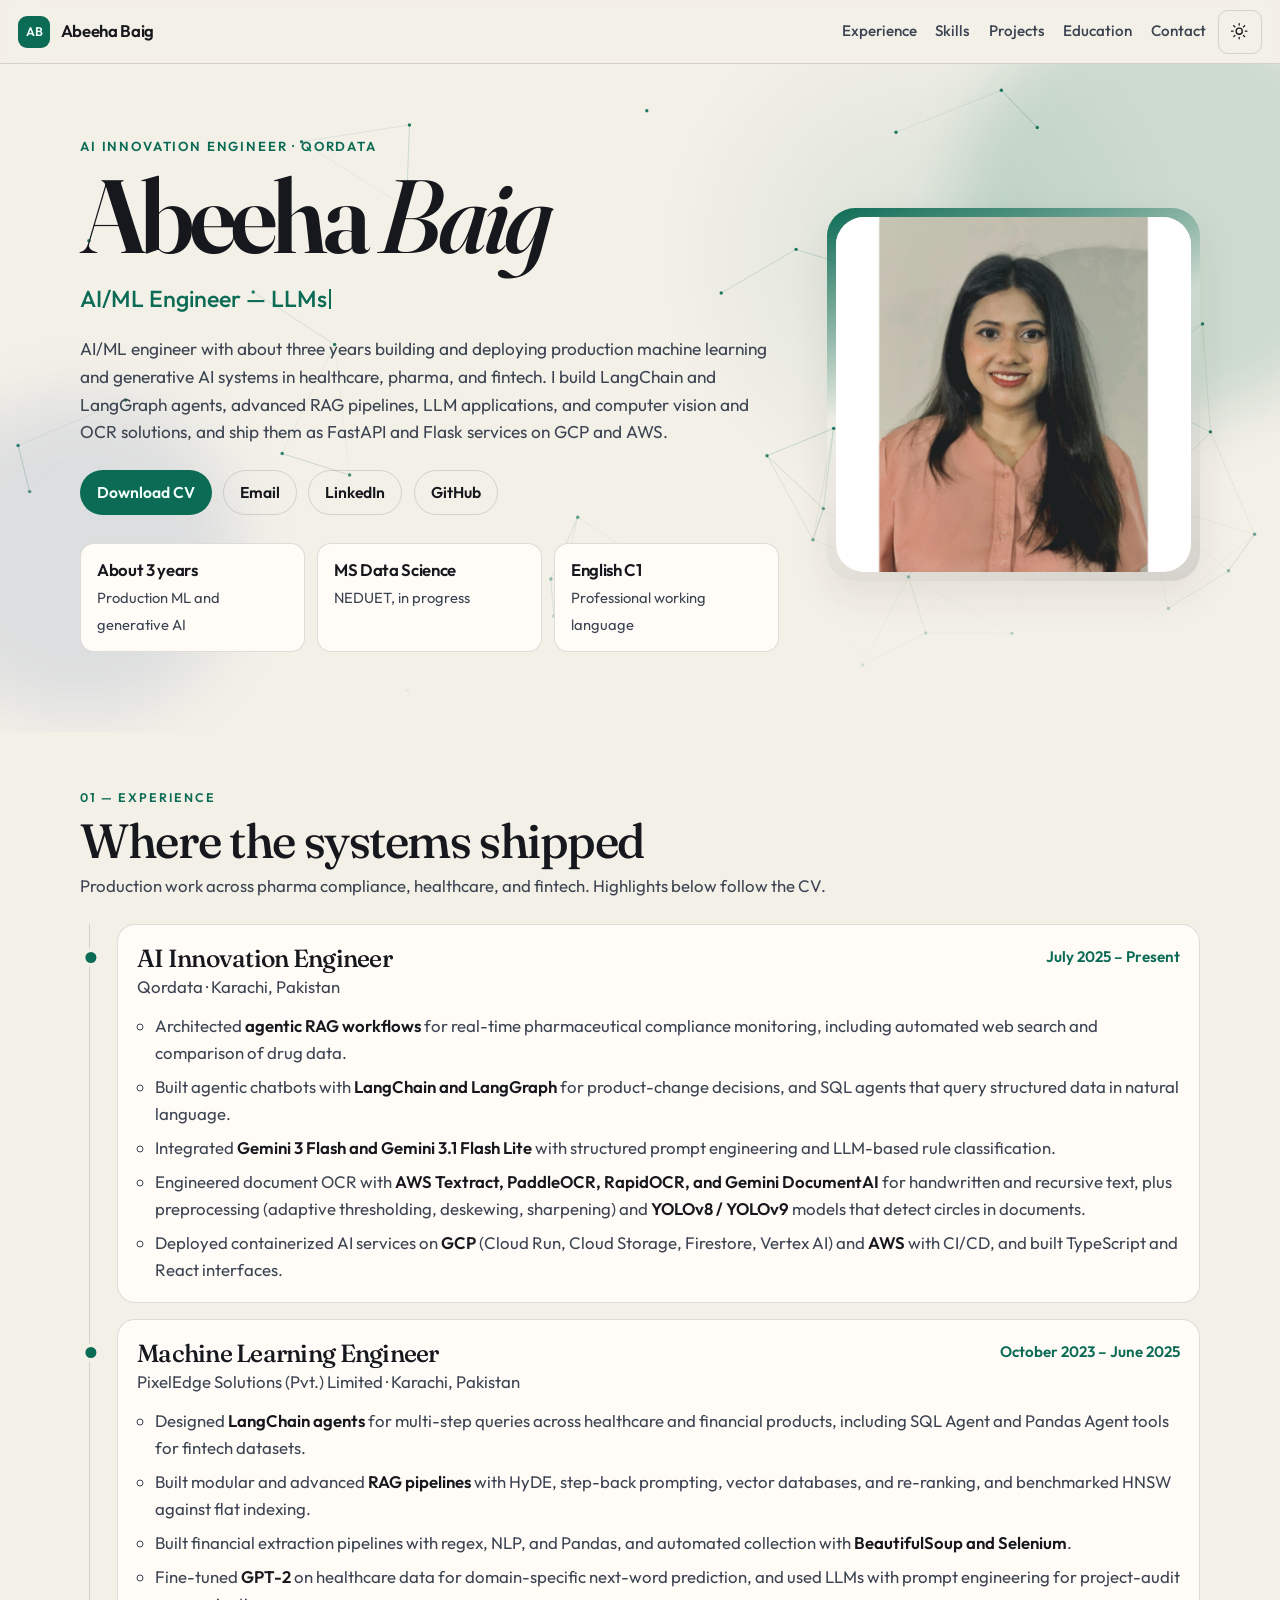
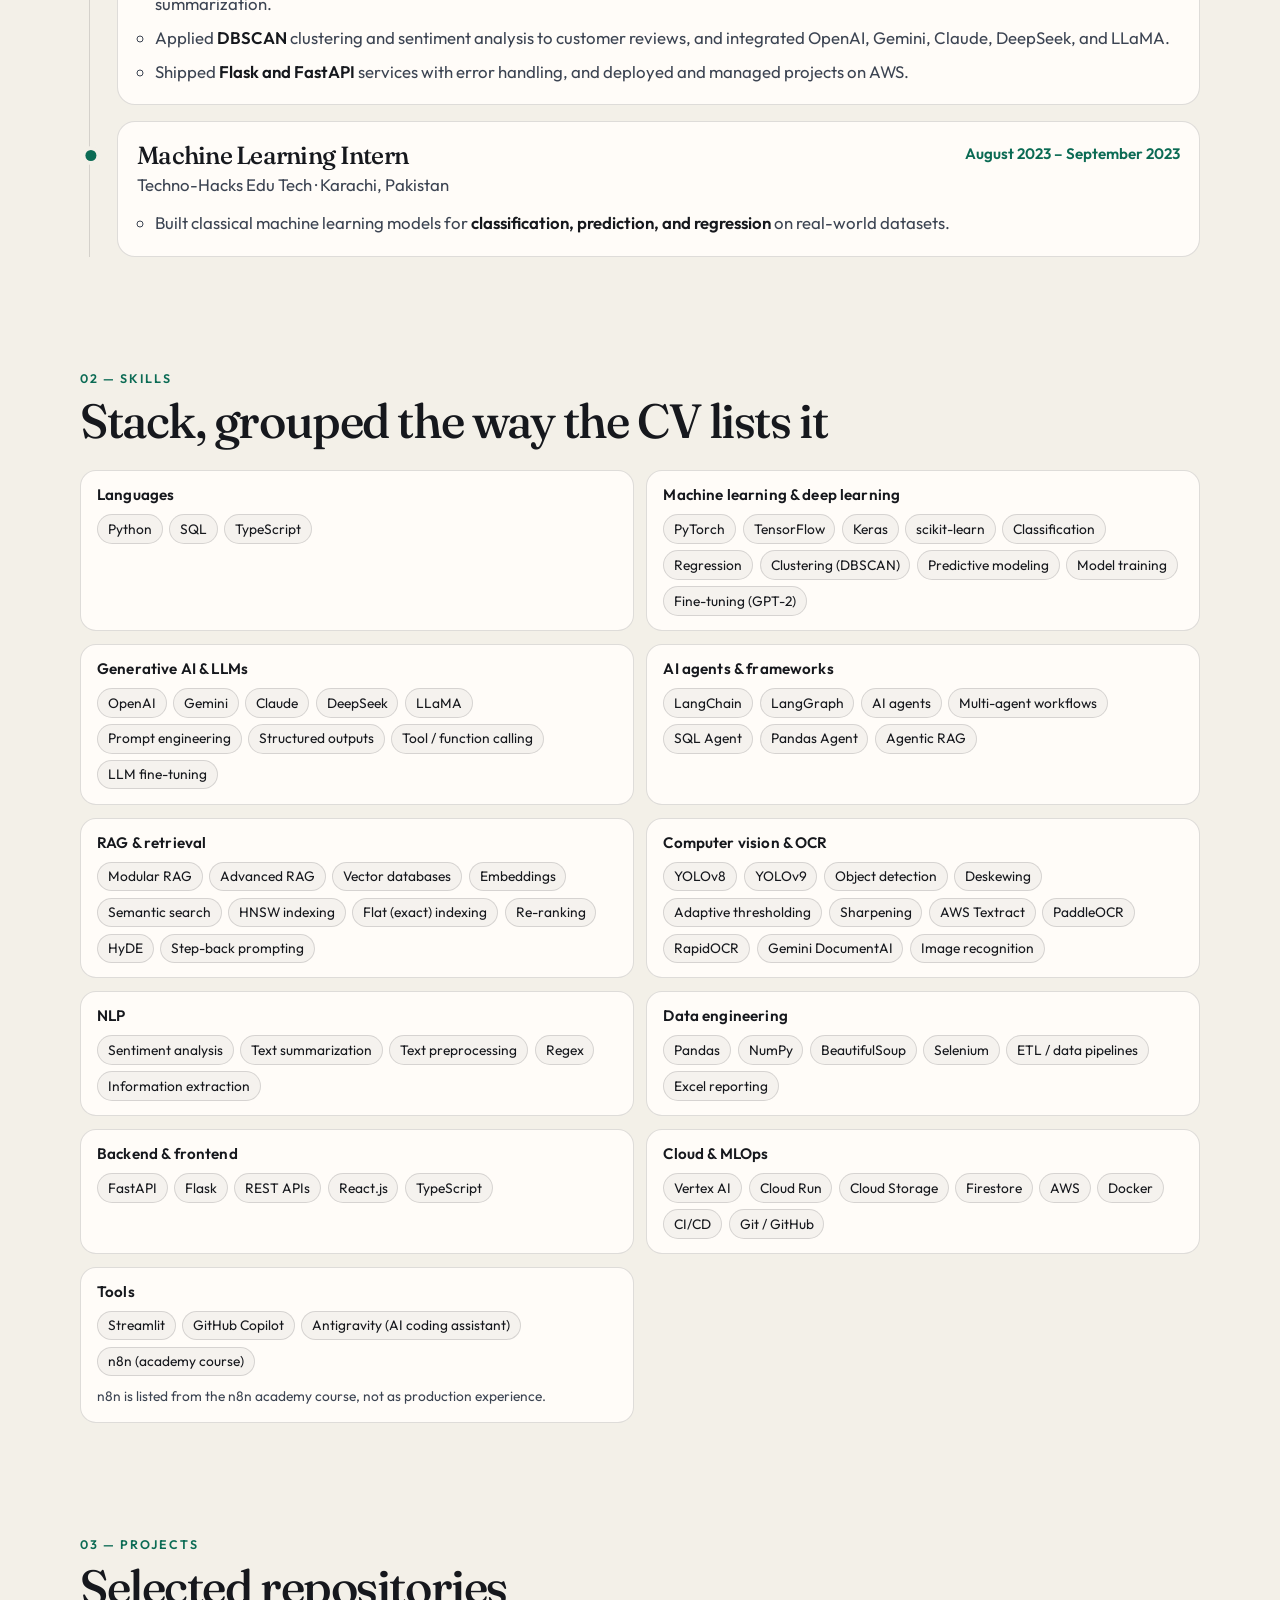
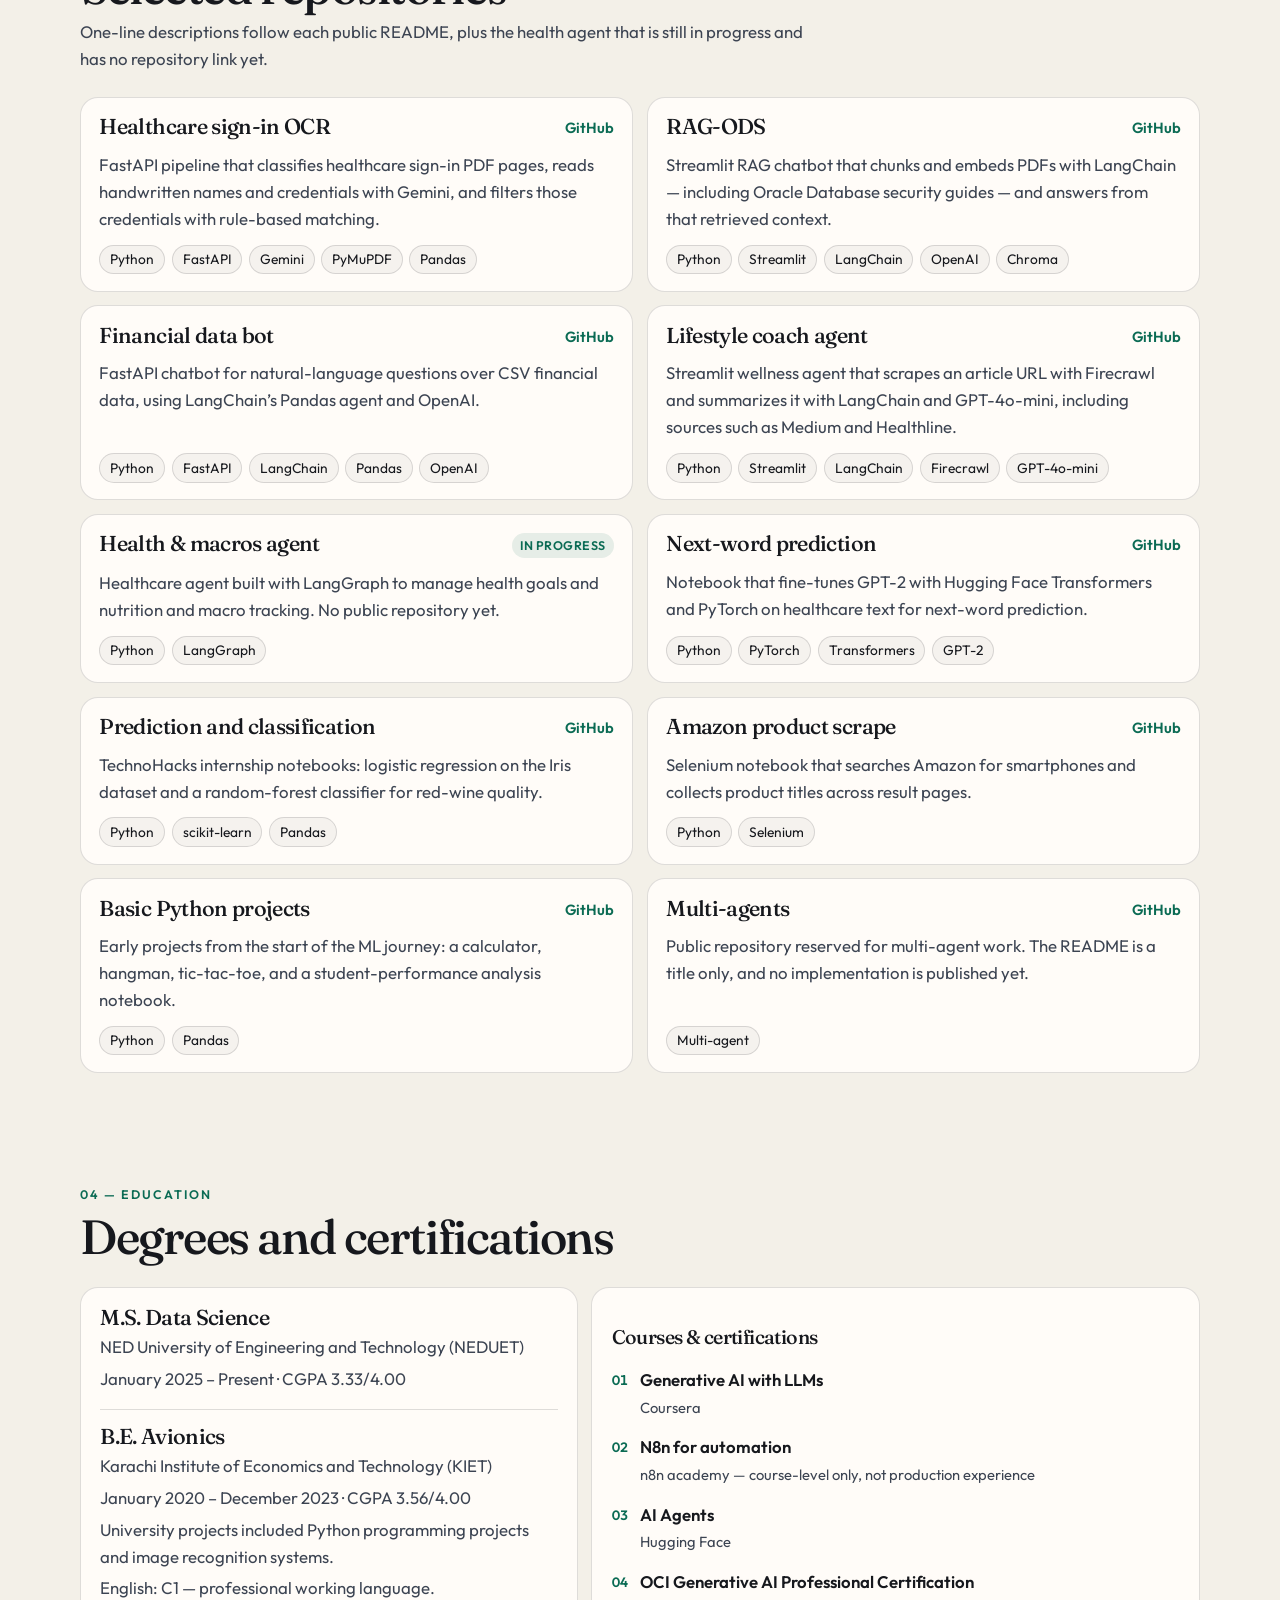
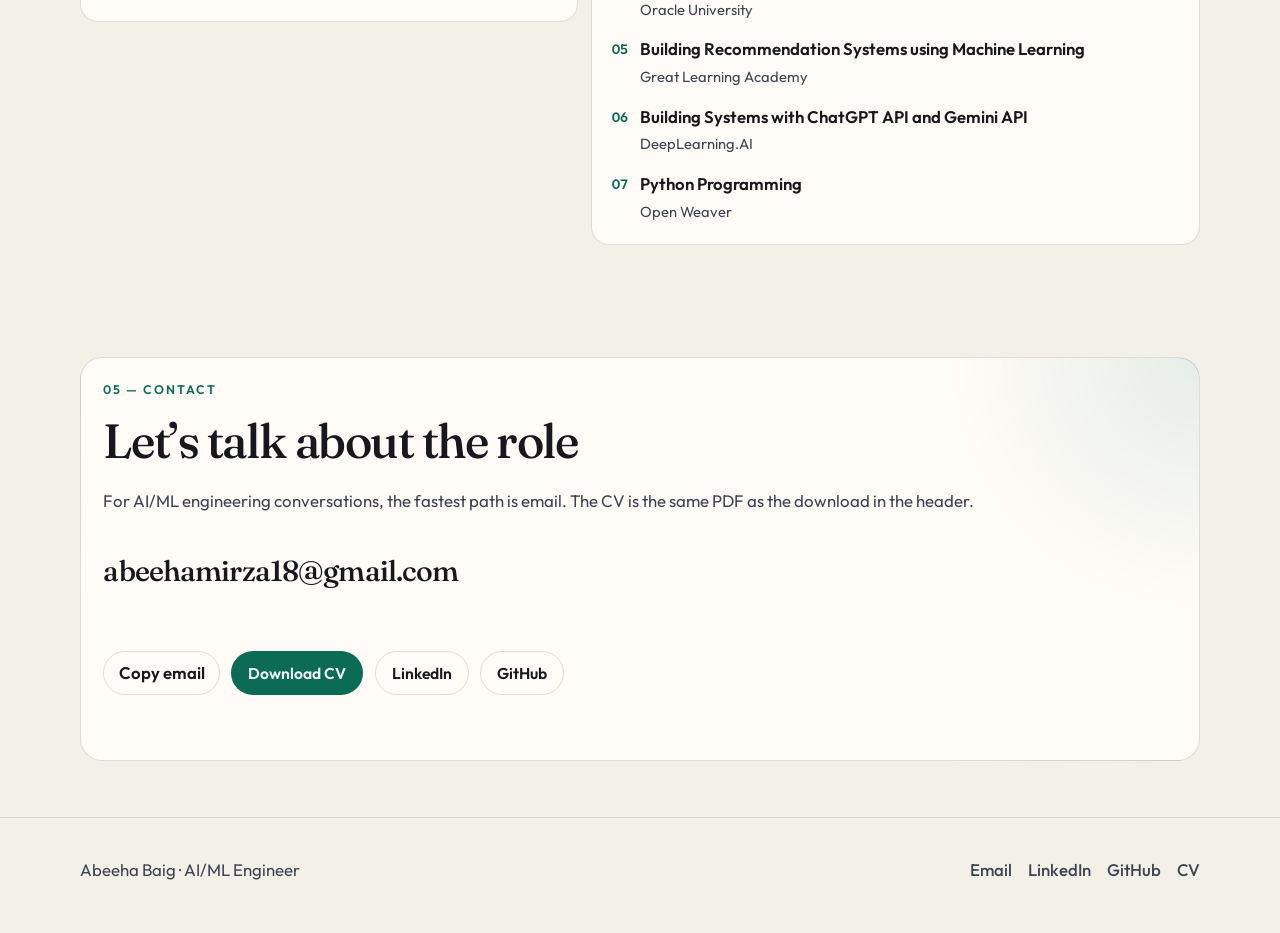
==== index.html @ f35342d8 "Rebuild the portfolio as a static recruiter site. Replace the Jekyll page with a responsive HTML sit" ====
<!DOCTYPE html>
<html lang="en" data-theme="dark">
<head>
  <meta charset="utf-8">
  <script>
    (function () {
      try {
        var stored = localStorage.getItem("theme");
        var theme = stored || (window.matchMedia("(prefers-color-scheme: light)").matches ? "light" : "dark");
        document.documentElement.setAttribute("data-theme", theme);
      } catch (err) {
        document.documentElement.setAttribute("data-theme", "dark");
      }
      document.documentElement.classList.add("js");
    })();
  </script>
  <meta name="viewport" content="width=device-width, initial-scale=1">
  <title>Abeeha Baig — AI/ML Engineer</title>
  <meta name="description" content="Abeeha Baig is an AI/ML engineer building generative AI systems, LLM applications, AI agents, RAG pipelines, and computer vision solutions.">
  <meta name="author" content="Abeeha Baig">
  <meta name="theme-color" content="#0b0e14">
  <link rel="canonical" href="https://abeeha-baig.github.io/">
  <link rel="icon" href="assets/favicon.svg" type="image/svg+xml">
  <meta property="og:type" content="website">
  <meta property="og:site_name" content="Abeeha Baig">
  <meta property="og:title" content="Abeeha Baig — AI/ML Engineer">
  <meta property="og:description" content="Generative AI, LLMs, AI agents, RAG, and computer vision. Production systems for healthcare, pharma, and fintech.">
  <meta property="og:url" content="https://abeeha-baig.github.io/">
  <meta property="og:image" content="https://abeeha-baig.github.io/assets/og.jpg">
  <meta property="og:image:width" content="1200">
  <meta property="og:image:height" content="630">
  <meta property="og:image:alt" content="Abeeha Baig, AI/ML Engineer">
  <meta name="twitter:card" content="summary_large_image">
  <meta name="twitter:title" content="Abeeha Baig — AI/ML Engineer">
  <meta name="twitter:description" content="Generative AI, LLMs, AI agents, RAG, and computer vision.">
  <meta name="twitter:image" content="https://abeeha-baig.github.io/assets/og.jpg">
  <link rel="preconnect" href="https://fonts.googleapis.com">
  <link rel="preconnect" href="https://fonts.gstatic.com" crossorigin>
  <link href="https://fonts.googleapis.com/css2?family=Fraunces:ital,opsz,wght@0,9..144,500;0,9..144,620;1,9..144,500&family=Outfit:wght@400;500;600&display=swap" rel="stylesheet">
  <link rel="stylesheet" href="css/styles.css">
  <script type="application/ld+json">
  {
    "@context": "https://schema.org",
    "@type": "Person",
    "name": "Abeeha Baig",
    "jobTitle": "AI/ML Engineer",
    "email": "mailto:abeehamirza18@gmail.com",
    "url": "https://abeeha-baig.github.io/",
    "image": "https://abeeha-baig.github.io/assets/profile.jpeg",
    "sameAs": [
      "https://www.linkedin.com/in/abeeha-baig-401a60240/",
      "https://github.com/abeeha-baig"
    ],
    "knowsAbout": [
      "Generative AI",
      "Large language models",
      "AI agents",
      "Retrieval-augmented generation",
      "Computer vision",
      "OCR"
    ],
    "alumniOf": [
      {
        "@type": "CollegeOrUniversity",
        "name": "NED University of Engineering and Technology"
      },
      {
        "@type": "CollegeOrUniversity",
        "name": "Karachi Institute of Economics and Technology"
      }
    ],
    "knowsLanguage": "en"
  }
  </script>
</head>
<body>
  <a class="skip" href="#content">Skip to content</a>
  <header class="site-header">
    <a class="brand" href="#top">
      <span class="mark" aria-hidden="true">AB</span>
      <span>Abeeha Baig</span>
    </a>
    <button class="nav-toggle" id="nav-toggle" type="button" aria-expanded="false" aria-controls="site-nav">
      <span class="nav-toggle-bars" aria-hidden="true"></span>
      <span class="visually-hidden">Open menu</span>
    </button>
    <nav id="site-nav" class="site-nav" aria-label="Primary">
      <a href="#experience">Experience</a>
      <a href="#skills">Skills</a>
      <a href="#projects">Projects</a>
      <a href="#education">Education</a>
      <a href="#contact">Contact</a>
    </nav>
    <button class="theme-toggle" id="theme-toggle" type="button" aria-label="Switch to light theme" aria-pressed="false">
      <svg class="icon-sun" viewBox="0 0 24 24" aria-hidden="true">
        <circle cx="12" cy="12" r="4"></circle>
        <path d="M12 2v2M12 20v2M4.9 4.9l1.4 1.4M17.7 17.7l1.4 1.4M2 12h2M20 12h2M4.9 19.1l1.4-1.4M17.7 6.3l1.4-1.4"></path>
      </svg>
      <svg class="icon-moon" viewBox="0 0 24 24" aria-hidden="true">
        <path d="M21 14.5A8.5 8.5 0 1 1 9.5 3 7 7 0 0 0 21 14.5z"></path>
      </svg>
    </button>
  </header>

  <main id="content">
    <section class="hero" id="top" aria-labelledby="hero-title">
      <canvas id="net" aria-hidden="true"></canvas>
      <div class="orb orb-a" aria-hidden="true"></div>
      <div class="orb orb-b" aria-hidden="true"></div>
      <div class="hero-spot" aria-hidden="true"></div>
      <div class="wrap hero-grid">
        <figure class="portrait">
          <img src="assets/profile.jpeg" width="800" height="800" alt="Portrait of Abeeha Baig" fetchpriority="high">
        </figure>
        <div class="hero-copy">
          <p class="eyebrow">AI Innovation Engineer · Qordata</p>
          <h1 id="hero-title"><span class="name-first">Abeeha</span> <span class="name-last">Baig</span></h1>
          <p class="role">
            <span class="visually-hidden sr-role">AI/ML Engineer — Generative AI, LLMs, AI Agents, RAG, Computer Vision</span>
            <span class="role-visual" aria-hidden="true">AI/ML Engineer — <span id="typed">Generative AI, LLMs, AI Agents, RAG, Computer Vision</span><span class="caret"></span></span>
          </p>
          <p class="pitch">AI/ML engineer with about three years building and deploying production machine learning and generative AI systems in healthcare, pharma, and fintech. I build LangChain and LangGraph agents, advanced RAG pipelines, LLM applications, and computer vision and OCR solutions, and ship them as FastAPI and Flask services on GCP and AWS.</p>
          <div class="cta-row">
            <a class="btn btn-primary" href="Abeeha_resume.pdf" download="Abeeha_resume.pdf">Download CV</a>
            <a class="btn btn-ghost" href="mailto:abeehamirza18@gmail.com">Email</a>
            <a class="btn btn-ghost" href="https://www.linkedin.com/in/abeeha-baig-401a60240/" rel="me noopener noreferrer" target="_blank">LinkedIn</a>
            <a class="btn btn-ghost" href="https://github.com/abeeha-baig" rel="me noopener noreferrer" target="_blank">GitHub</a>
          </div>
          <ul class="facts">
            <li><strong>About 3 years</strong><span>Production ML and generative AI</span></li>
            <li><strong>MS Data Science</strong><span>NEDUET, in progress</span></li>
            <li><strong>English C1</strong><span>Professional working language</span></li>
          </ul>
        </div>
      </div>
    </section>

    <section class="section" id="experience" aria-labelledby="experience-title">
      <div class="wrap">
        <div class="section-head reveal">
          <p class="kicker">01 — Experience</p>
          <h2 id="experience-title">Where the systems shipped</h2>
          <p class="lede">Production work across pharma compliance, healthcare, and fintech. Highlights below follow the CV.</p>
        </div>
        <ol class="timeline">
          <li class="job reveal">
            <div class="job-head">
              <div>
                <h3>AI Innovation Engineer</h3>
                <p class="org">Qordata · Karachi, Pakistan</p>
              </div>
              <p class="dates"><time datetime="2025-07">July 2025</time> – Present</p>
            </div>
            <ul>
              <li>Architected <strong>agentic RAG workflows</strong> for real-time pharmaceutical compliance monitoring, including automated web search and comparison of drug data.</li>
              <li>Built agentic chatbots with <strong>LangChain and LangGraph</strong> for product-change decisions, and SQL agents that query structured data in natural language.</li>
              <li>Integrated <strong>Gemini 3 Flash and Gemini 3.1 Flash Lite</strong> with structured prompt engineering and LLM-based rule classification.</li>
              <li>Engineered document OCR with <strong>AWS Textract, PaddleOCR, RapidOCR, and Gemini DocumentAI</strong> for handwritten and recursive text, plus preprocessing (adaptive thresholding, deskewing, sharpening) and <strong>YOLOv8 / YOLOv9</strong> models that detect circles in documents.</li>
              <li>Deployed containerized AI services on <strong>GCP</strong> (Cloud Run, Cloud Storage, Firestore, Vertex AI) and <strong>AWS</strong> with CI/CD, and built TypeScript and React interfaces.</li>
            </ul>
          </li>
          <li class="job reveal">
            <div class="job-head">
              <div>
                <h3>Machine Learning Engineer</h3>
                <p class="org">PixelEdge Solutions (Pvt.) Limited · Karachi, Pakistan</p>
              </div>
              <p class="dates"><time datetime="2023-10">October 2023</time> – <time datetime="2025-06">June 2025</time></p>
            </div>
            <ul>
              <li>Designed <strong>LangChain agents</strong> for multi-step queries across healthcare and financial products, including SQL Agent and Pandas Agent tools for fintech datasets.</li>
              <li>Built modular and advanced <strong>RAG pipelines</strong> with HyDE, step-back prompting, vector databases, and re-ranking, and benchmarked HNSW against flat indexing.</li>
              <li>Built financial extraction pipelines with regex, NLP, and Pandas, and automated collection with <strong>BeautifulSoup and Selenium</strong>.</li>
              <li>Fine-tuned <strong>GPT-2</strong> on healthcare data for domain-specific next-word prediction, and used LLMs with prompt engineering for project-audit summarization.</li>
              <li>Applied <strong>DBSCAN</strong> clustering and sentiment analysis to customer reviews, and integrated OpenAI, Gemini, Claude, DeepSeek, and LLaMA.</li>
              <li>Shipped <strong>Flask and FastAPI</strong> services with error handling, and deployed and managed projects on AWS.</li>
            </ul>
          </li>
          <li class="job reveal">
            <div class="job-head">
              <div>
                <h3>Machine Learning Intern</h3>
                <p class="org">Techno-Hacks Edu Tech · Karachi, Pakistan</p>
              </div>
              <p class="dates"><time datetime="2023-08">August 2023</time> – <time datetime="2023-09">September 2023</time></p>
            </div>
            <ul>
              <li>Built classical machine learning models for <strong>classification, prediction, and regression</strong> on real-world datasets.</li>
            </ul>
          </li>
        </ol>
      </div>
    </section>

    <section class="section" id="skills" aria-labelledby="skills-title">
      <div class="wrap">
        <div class="section-head reveal">
          <p class="kicker">02 — Skills</p>
          <h2 id="skills-title">Stack, grouped the way the CV lists it</h2>
        </div>
        <div class="skills">
          <article class="skill reveal">
            <h3>Languages</h3>
            <ul class="chips">
              <li>Python</li>
              <li>SQL</li>
              <li>TypeScript</li>
            </ul>
          </article>
          <article class="skill reveal">
            <h3>Machine learning &amp; deep learning</h3>
            <ul class="chips">
              <li>PyTorch</li>
              <li>TensorFlow</li>
              <li>Keras</li>
              <li>scikit-learn</li>
              <li>Classification</li>
              <li>Regression</li>
              <li>Clustering (DBSCAN)</li>
              <li>Predictive modeling</li>
              <li>Model training</li>
              <li>Fine-tuning (GPT-2)</li>
            </ul>
          </article>
          <article class="skill reveal">
            <h3>Generative AI &amp; LLMs</h3>
            <ul class="chips">
              <li>OpenAI</li>
              <li>Gemini</li>
              <li>Claude</li>
              <li>DeepSeek</li>
              <li>LLaMA</li>
              <li>Prompt engineering</li>
              <li>Structured outputs</li>
              <li>Tool / function calling</li>
              <li>LLM fine-tuning</li>
            </ul>
          </article>
          <article class="skill reveal">
            <h3>AI agents &amp; frameworks</h3>
            <ul class="chips">
              <li>LangChain</li>
              <li>LangGraph</li>
              <li>AI agents</li>
              <li>Multi-agent workflows</li>
              <li>SQL Agent</li>
              <li>Pandas Agent</li>
              <li>Agentic RAG</li>
            </ul>
          </article>
          <article class="skill reveal">
            <h3>RAG &amp; retrieval</h3>
            <ul class="chips">
              <li>Modular RAG</li>
              <li>Advanced RAG</li>
              <li>Vector databases</li>
              <li>Embeddings</li>
              <li>Semantic search</li>
              <li>HNSW indexing</li>
              <li>Flat (exact) indexing</li>
              <li>Re-ranking</li>
              <li>HyDE</li>
              <li>Step-back prompting</li>
            </ul>
          </article>
          <article class="skill reveal">
            <h3>Computer vision &amp; OCR</h3>
            <ul class="chips">
              <li>YOLOv8</li>
              <li>YOLOv9</li>
              <li>Object detection</li>
              <li>Deskewing</li>
              <li>Adaptive thresholding</li>
              <li>Sharpening</li>
              <li>AWS Textract</li>
              <li>PaddleOCR</li>
              <li>RapidOCR</li>
              <li>Gemini DocumentAI</li>
              <li>Image recognition</li>
            </ul>
          </article>
          <article class="skill reveal">
            <h3>NLP</h3>
            <ul class="chips">
              <li>Sentiment analysis</li>
              <li>Text summarization</li>
              <li>Text preprocessing</li>
              <li>Regex</li>
              <li>Information extraction</li>
            </ul>
          </article>
          <article class="skill reveal">
            <h3>Data engineering</h3>
            <ul class="chips">
              <li>Pandas</li>
              <li>NumPy</li>
              <li>BeautifulSoup</li>
              <li>Selenium</li>
              <li>ETL / data pipelines</li>
              <li>Excel reporting</li>
            </ul>
          </article>
          <article class="skill reveal">
            <h3>Backend &amp; frontend</h3>
            <ul class="chips">
              <li>FastAPI</li>
              <li>Flask</li>
              <li>REST APIs</li>
              <li>React.js</li>
              <li>TypeScript</li>
            </ul>
          </article>
          <article class="skill reveal">
            <h3>Cloud &amp; MLOps</h3>
            <ul class="chips">
              <li>Vertex AI</li>
              <li>Cloud Run</li>
              <li>Cloud Storage</li>
              <li>Firestore</li>
              <li>AWS</li>
              <li>Docker</li>
              <li>CI/CD</li>
              <li>Git / GitHub</li>
            </ul>
          </article>
          <article class="skill reveal">
            <h3>Tools</h3>
            <ul class="chips">
              <li>Streamlit</li>
              <li>GitHub Copilot</li>
              <li>Antigravity (AI coding assistant)</li>
              <li>n8n (academy course)</li>
            </ul>
            <p class="course-note">n8n is listed from the n8n academy course, not as production experience.</p>
          </article>
        </div>
      </div>
    </section>

    <section class="section" id="projects" aria-labelledby="projects-title">
      <div class="wrap">
        <div class="section-head reveal">
          <p class="kicker">03 — Projects</p>
          <h2 id="projects-title">Selected repositories</h2>
          <p class="lede">One-line descriptions follow each public README, plus the health agent that is still in progress and has no repository link yet.</p>
        </div>
        <div class="projects">
          <article class="project reveal">
            <div class="project-top">
              <h3>Healthcare sign-in OCR</h3>
              <a class="repo-link" href="https://github.com/abeeha-baig/ocr" target="_blank" rel="noopener noreferrer" aria-label="Healthcare sign-in OCR on GitHub (opens in a new tab)">GitHub</a>
            </div>
            <p>FastAPI pipeline that classifies healthcare sign-in PDF pages, reads handwritten names and credentials with Gemini, and filters those credentials with rule-based matching.</p>
            <ul class="chips">
              <li>Python</li>
              <li>FastAPI</li>
              <li>Gemini</li>
              <li>PyMuPDF</li>
              <li>Pandas</li>
            </ul>
          </article>

          <article class="project reveal">
            <div class="project-top">
              <h3>RAG-ODS</h3>
              <a class="repo-link" href="https://github.com/abeeha-baig/RAG-ODS" target="_blank" rel="noopener noreferrer" aria-label="RAG-ODS on GitHub (opens in a new tab)">GitHub</a>
            </div>
            <p>Streamlit RAG chatbot that chunks and embeds PDFs with LangChain — including Oracle Database security guides — and answers from that retrieved context.</p>
            <ul class="chips">
              <li>Python</li>
              <li>Streamlit</li>
              <li>LangChain</li>
              <li>OpenAI</li>
              <li>Chroma</li>
            </ul>
          </article>

          <article class="project reveal">
            <div class="project-top">
              <h3>Financial data bot</h3>
              <a class="repo-link" href="https://github.com/abeeha-baig/financial-chatbot" target="_blank" rel="noopener noreferrer" aria-label="Financial data bot on GitHub (opens in a new tab)">GitHub</a>
            </div>
            <p>FastAPI chatbot for natural-language questions over CSV financial data, using LangChain’s Pandas agent and OpenAI.</p>
            <ul class="chips">
              <li>Python</li>
              <li>FastAPI</li>
              <li>LangChain</li>
              <li>Pandas</li>
              <li>OpenAI</li>
            </ul>
          </article>

          <article class="project reveal">
            <div class="project-top">
              <h3>Lifestyle coach agent</h3>
              <a class="repo-link" href="https://github.com/abeeha-baig/Lifestyle-coach-agent" target="_blank" rel="noopener noreferrer" aria-label="Lifestyle coach agent on GitHub (opens in a new tab)">GitHub</a>
            </div>
            <p>Streamlit wellness agent that scrapes an article URL with Firecrawl and summarizes it with LangChain and GPT-4o-mini, including sources such as Medium and Healthline.</p>
            <ul class="chips">
              <li>Python</li>
              <li>Streamlit</li>
              <li>LangChain</li>
              <li>Firecrawl</li>
              <li>GPT-4o-mini</li>
            </ul>
          </article>

          <article class="project reveal">
            <div class="project-top">
              <h3>Health &amp; macros agent</h3>
              <span class="status">In progress</span>
            </div>
            <p>Healthcare agent built with LangGraph to manage health goals and nutrition and macro tracking. No public repository yet.</p>
            <ul class="chips">
              <li>Python</li>
              <li>LangGraph</li>
            </ul>
          </article>

          <article class="project reveal">
            <div class="project-top">
              <h3>Next-word prediction</h3>
              <a class="repo-link" href="https://github.com/abeeha-baig/Next-Word-Prediction" target="_blank" rel="noopener noreferrer" aria-label="Next-word prediction on GitHub (opens in a new tab)">GitHub</a>
            </div>
            <p>Notebook that fine-tunes GPT-2 with Hugging Face Transformers and PyTorch on healthcare text for next-word prediction.</p>
            <ul class="chips">
              <li>Python</li>
              <li>PyTorch</li>
              <li>Transformers</li>
              <li>GPT-2</li>
            </ul>
          </article>

          <article class="project reveal">
            <div class="project-top">
              <h3>Prediction and classification</h3>
              <a class="repo-link" href="https://github.com/abeeha-baig/Prediction-and-Classification" target="_blank" rel="noopener noreferrer" aria-label="Prediction and classification on GitHub (opens in a new tab)">GitHub</a>
            </div>
            <p>TechnoHacks internship notebooks: logistic regression on the Iris dataset and a random-forest classifier for red-wine quality.</p>
            <ul class="chips">
              <li>Python</li>
              <li>scikit-learn</li>
              <li>Pandas</li>
            </ul>
          </article>

          <article class="project reveal">
            <div class="project-top">
              <h3>Amazon product scrape</h3>
              <a class="repo-link" href="https://github.com/abeeha-baig/web-scraping" target="_blank" rel="noopener noreferrer" aria-label="Amazon product scrape on GitHub (opens in a new tab)">GitHub</a>
            </div>
            <p>Selenium notebook that searches Amazon for smartphones and collects product titles across result pages.</p>
            <ul class="chips">
              <li>Python</li>
              <li>Selenium</li>
            </ul>
          </article>

          <article class="project reveal">
            <div class="project-top">
              <h3>Basic Python projects</h3>
              <a class="repo-link" href="https://github.com/abeeha-baig/Basic-Python-projects" target="_blank" rel="noopener noreferrer" aria-label="Basic Python projects on GitHub (opens in a new tab)">GitHub</a>
            </div>
            <p>Early projects from the start of the ML journey: a calculator, hangman, tic-tac-toe, and a student-performance analysis notebook.</p>
            <ul class="chips">
              <li>Python</li>
              <li>Pandas</li>
            </ul>
          </article>

          <article class="project reveal">
            <div class="project-top">
              <h3>Multi-agents</h3>
              <a class="repo-link" href="https://github.com/abeeha-baig/multi-agents" target="_blank" rel="noopener noreferrer" aria-label="Multi-agents on GitHub (opens in a new tab)">GitHub</a>
            </div>
            <p>Public repository reserved for multi-agent work. The README is a title only, and no implementation is published yet.</p>
            <ul class="chips">
              <li>Multi-agent</li>
            </ul>
          </article>
        </div>
      </div>
    </section>

    <section class="section" id="education" aria-labelledby="education-title">
      <div class="wrap">
        <div class="section-head reveal">
          <p class="kicker">04 — Education</p>
          <h2 id="education-title">Degrees and certifications</h2>
        </div>
        <div class="split">
          <div class="panel reveal">
            <article class="degree">
              <h3>M.S. Data Science</h3>
              <p class="meta">NED University of Engineering and Technology (NEDUET)</p>
              <p class="meta"><time datetime="2025-01">January 2025</time> – Present · CGPA 3.33/4.00</p>
            </article>
            <article class="degree">
              <h3>B.E. Avionics</h3>
              <p class="meta">Karachi Institute of Economics and Technology (KIET)</p>
              <p class="meta"><time datetime="2020-01">January 2020</time> – <time datetime="2023-12">December 2023</time> · CGPA 3.56/4.00</p>
            </article>
            <p class="meta">University projects included Python programming projects and image recognition systems.</p>
            <p class="meta">English: C1 — professional working language.</p>
          </div>
          <div class="panel reveal">
            <h3>Courses &amp; certifications</h3>
            <ol class="certs">
              <li><span class="num">01</span><div><strong>Generative AI with LLMs</strong><span>Coursera</span></div></li>
              <li><span class="num">02</span><div><strong>N8n for automation</strong><span>n8n academy — course-level only, not production experience</span></div></li>
              <li><span class="num">03</span><div><strong>AI Agents</strong><span>Hugging Face</span></div></li>
              <li><span class="num">04</span><div><strong>OCI Generative AI Professional Certification</strong><span>Oracle University</span></div></li>
              <li><span class="num">05</span><div><strong>Building Recommendation Systems using Machine Learning</strong><span>Great Learning Academy</span></div></li>
              <li><span class="num">06</span><div><strong>Building Systems with ChatGPT API and Gemini API</strong><span>DeepLearning.AI</span></div></li>
              <li><span class="num">07</span><div><strong>Python Programming</strong><span>Open Weaver</span></div></li>
            </ol>
          </div>
        </div>
      </div>
    </section>

    <section class="section" id="contact" aria-labelledby="contact-title">
      <div class="wrap">
        <div class="contact-panel reveal">
          <p class="kicker">05 — Contact</p>
          <h2 id="contact-title">Let’s talk about the role</h2>
          <p class="lede">For AI/ML engineering conversations, the fastest path is email. The CV is the same PDF as the download in the header.</p>
          <p><a class="email-link" href="mailto:abeehamirza18@gmail.com">abeehamirza18@gmail.com</a></p>
          <div class="cta-row">
            <button class="copy-btn" id="copy-email" type="button">Copy email</button>
            <a class="btn btn-primary" href="Abeeha_resume.pdf" download="Abeeha_resume.pdf">Download CV</a>
            <a class="btn btn-ghost" href="https://www.linkedin.com/in/abeeha-baig-401a60240/" rel="me noopener noreferrer" target="_blank">LinkedIn</a>
            <a class="btn btn-ghost" href="https://github.com/abeeha-baig" rel="me noopener noreferrer" target="_blank">GitHub</a>
          </div>
          <p id="copy-status" role="status"></p>
        </div>
      </div>
    </section>
  </main>

  <footer class="site-footer">
    <div class="wrap footer-row">
      <p>Abeeha Baig · AI/ML Engineer</p>
      <nav aria-label="Footer">
        <a href="mailto:abeehamirza18@gmail.com">Email</a>
        <a href="https://www.linkedin.com/in/abeeha-baig-401a60240/" rel="me noopener noreferrer" target="_blank">LinkedIn</a>
        <a href="https://github.com/abeeha-baig" rel="me noopener noreferrer" target="_blank">GitHub</a>
        <a href="Abeeha_resume.pdf" download="Abeeha_resume.pdf">CV</a>
      </nav>
    </div>
  </footer>
  <script src="js/main.js" defer></script>
</body>
</html>
---- css/styles.css ----
/* Abeeha Baig — portfolio. Static, no framework. */

:root,
[data-theme="dark"] {
  --bg: #0b0e14;
  --bg-elev: rgba(12, 16, 24, 0.88);
  --surface: #141924;
  --surface-2: #1b2230;
  --text: #f4f6f8;
  --muted: #c5ceda;
  --accent: #6ee7c5;
  --accent-ink: #04241c;
  --accent-dim: rgba(110, 231, 197, 0.14);
  --line: rgba(244, 246, 248, 0.14);
  --shadow: 0 18px 50px rgba(0, 0, 0, 0.32);
  --chip: rgba(255, 255, 255, 0.045);
  --header: rgba(11, 14, 20, 0.82);
  --orb-a: rgba(110, 231, 197, 0.22);
  --orb-b: rgba(120, 162, 255, 0.16);
  color-scheme: dark;
}

[data-theme="light"] {
  --bg: #f3f0e8;
  --bg-elev: rgba(255, 252, 247, 0.9);
  --surface: #fffcf8;
  --surface-2: #efe8dc;
  --text: #16181d;
  --muted: #3c4452;
  --accent: #0b6b54;
  --accent-ink: #f3fffb;
  --accent-dim: rgba(11, 107, 84, 0.1);
  --line: rgba(22, 24, 29, 0.14);
  --shadow: 0 16px 40px rgba(48, 38, 22, 0.08);
  --chip: rgba(22, 24, 29, 0.045);
  --header: rgba(243, 240, 232, 0.88);
  --orb-a: rgba(11, 107, 84, 0.16);
  --orb-b: rgba(70, 96, 160, 0.12);
  color-scheme: light;
}

*,
*::before,
*::after {
  box-sizing: border-box;
}

html {
  scroll-behavior: smooth;
}

@media (prefers-reduced-motion: reduce) {
  html {
    scroll-behavior: auto;
  }
}

body {
  margin: 0;
  min-height: 100vh;
  font-family: "Outfit", "Segoe UI", sans-serif;
  font-size: 1.05rem;
  line-height: 1.6;
  color: var(--text);
  background: var(--bg);
  text-rendering: optimizeLegibility;
}

img {
  max-width: 100%;
  height: auto;
}

a {
  color: inherit;
  text-underline-offset: 0.18em;
}

a:hover {
  color: var(--accent);
}

:focus-visible {
  outline: 2px solid var(--accent);
  outline-offset: 3px;
}

.skip {
  position: absolute;
  left: 0.75rem;
  top: -3rem;
  z-index: 80;
  padding: 0.55rem 0.8rem;
  background: var(--accent);
  color: var(--accent-ink);
  border-radius: 8px;
  text-decoration: none;
}

.skip:focus {
  top: 0.75rem;
}

.visually-hidden {
  position: absolute !important;
  width: 1px;
  height: 1px;
  padding: 0;
  margin: -1px;
  overflow: hidden;
  clip: rect(0, 0, 0, 0);
  white-space: nowrap;
  border: 0;
}

.wrap {
  width: min(1120px, calc(100% - 2rem));
  margin-inline: auto;
}

.site-header {
  position: sticky;
  top: 0;
  z-index: 40;
  display: flex;
  align-items: center;
  gap: 0.75rem;
  min-height: 4rem;
  padding: 0.55rem 1.15rem;
  background: var(--header);
  border-bottom: 1px solid var(--line);
  backdrop-filter: blur(16px);
}

.brand {
  display: inline-flex;
  align-items: center;
  gap: 0.65rem;
  text-decoration: none;
  font-weight: 600;
  letter-spacing: -0.02em;
}

.brand:hover {
  color: inherit;
}

.mark {
  display: grid;
  place-items: center;
  width: 2rem;
  height: 2rem;
  border-radius: 9px;
  background: var(--accent);
  color: var(--accent-ink);
  font-size: 0.78rem;
  font-weight: 600;
  letter-spacing: 0.02em;
}

.site-nav {
  display: flex;
  align-items: center;
  gap: 1.15rem;
  margin-left: auto;
}

.site-nav a {
  text-decoration: none;
  color: var(--muted);
  font-size: 0.95rem;
  font-weight: 500;
}

.site-nav a:hover,
.site-nav a[aria-current="true"] {
  color: var(--text);
}

.site-nav a[aria-current="true"] {
  color: var(--accent);
}

.nav-toggle,
.theme-toggle,
.btn,
.copy-btn {
  font: inherit;
  cursor: pointer;
}

.nav-toggle {
  display: none;
  margin-left: auto;
  width: 2.75rem;
  height: 2.75rem;
  border-radius: 10px;
  border: 1px solid var(--line);
  background: transparent;
  color: var(--text);
  position: relative;
}

.nav-toggle-bars,
.nav-toggle-bars::before,
.nav-toggle-bars::after {
  display: block;
  width: 1rem;
  height: 1.5px;
  background: currentColor;
  border-radius: 2px;
  position: absolute;
  left: 0.8rem;
}

.nav-toggle-bars {
  top: 1.3rem;
}

.nav-toggle-bars::before,
.nav-toggle-bars::after {
  content: "";
  left: 0;
}

.nav-toggle-bars::before {
  top: -6px;
}

.nav-toggle-bars::after {
  top: 6px;
}

.theme-toggle {
  display: grid;
  place-items: center;
  width: 2.75rem;
  height: 2.75rem;
  border-radius: 10px;
  border: 1px solid var(--line);
  background: transparent;
  color: var(--text);
}

.theme-toggle svg {
  width: 1.15rem;
  height: 1.15rem;
  fill: none;
  stroke: currentColor;
  stroke-width: 1.7;
  stroke-linecap: round;
  stroke-linejoin: round;
}

[data-theme="dark"] .icon-sun,
[data-theme="light"] .icon-moon {
  display: none;
}

.hero {
  position: relative;
  isolation: isolate;
  overflow: hidden;
  padding: 3.2rem 0 4.2rem;
}

#net {
  position: absolute;
  inset: 0;
  width: 100%;
  height: 100%;
  z-index: 0;
  pointer-events: none;
  mask-image: linear-gradient(to bottom, #000 55%, transparent 96%);
}

.orb {
  position: absolute;
  z-index: 0;
  border-radius: 50%;
  filter: blur(30px);
  pointer-events: none;
  animation: drift 16s ease-in-out infinite alternate;
}

.orb-a {
  width: min(420px, 70vw);
  height: min(420px, 70vw);
  right: -6rem;
  top: -4rem;
  background: var(--orb-a);
}

.orb-b {
  width: min(320px, 60vw);
  height: min(320px, 60vw);
  left: -5rem;
  bottom: 1rem;
  background: var(--orb-b);
  animation-delay: -6s;
}

.hero-spot {
  position: absolute;
  inset: 0;
  z-index: 0;
  pointer-events: none;
  background: radial-gradient(
    440px circle at var(--mx, 72%) var(--my, 28%),
    var(--accent-dim),
    transparent 60%
  );
}

@keyframes drift {
  from {
    transform: translate3d(0, 0, 0);
  }
  to {
    transform: translate3d(18px, -22px, 0);
  }
}

.hero-grid,
.section,
.site-footer {
  position: relative;
  z-index: 1;
}

.hero-grid {
  display: grid;
  gap: 1.75rem;
  align-items: center;
}

.portrait {
  margin: 0;
  width: 104px;
  padding: 3px;
  border-radius: 999px;
  background: linear-gradient(160deg, var(--accent), transparent 42%, var(--line));
  box-shadow: var(--shadow);
}

.portrait img {
  display: block;
  width: 100%;
  aspect-ratio: 1;
  object-fit: cover;
  object-position: center 18%;
  border-radius: inherit;
  background: var(--surface-2);
}

.eyebrow {
  margin: 0 0 0.7rem;
  color: var(--accent);
  font-size: 0.82rem;
  font-weight: 600;
  letter-spacing: 0.14em;
  text-transform: uppercase;
}

h1,
h2,
h3 {
  font-family: "Fraunces", Georgia, "Times New Roman", serif;
  font-weight: 500;
  letter-spacing: -0.03em;
  line-height: 1.05;
}

h1 {
  margin: 0;
  font-size: clamp(3.3rem, 10vw, 6.5rem);
  font-weight: 620;
  letter-spacing: -0.045em;
  line-height: 0.92;
}

.name-last {
  font-style: italic;
  font-weight: 500;
}

.role {
  position: relative;
  margin: 1rem 0 0;
  min-height: 1.7em;
  font-size: clamp(1.15rem, 2.4vw, 1.45rem);
  font-weight: 500;
  color: var(--text);
}

.role-visual {
  color: var(--accent);
}

.caret {
  display: inline-block;
  width: 2px;
  height: 0.85em;
  margin-left: 2px;
  transform: translateY(2px);
  background: currentColor;
  animation: blink 1.05s steps(1) infinite;
}

@keyframes blink {
  50% {
    opacity: 0;
  }
}

.pitch {
  max-width: 65ch;
  margin: 1rem 0 0;
  color: var(--muted);
  font-size: 1.08rem;
}

.cta-row {
  display: flex;
  flex-wrap: wrap;
  gap: 0.7rem;
  margin-top: 1.5rem;
  align-items: center;
}

.btn {
  display: inline-flex;
  align-items: center;
  justify-content: center;
  min-height: 2.75rem;
  padding: 0.55rem 1rem;
  border-radius: 999px;
  border: 1px solid transparent;
  text-decoration: none;
  font-weight: 600;
  font-size: 0.98rem;
  transition: transform 0.2s ease, background 0.2s ease, border-color 0.2s ease;
}

.btn-primary {
  background: var(--accent);
  color: var(--accent-ink);
}

.btn-primary:hover {
  color: var(--accent-ink);
  transform: translateY(-2px);
}

.btn-ghost {
  border-color: var(--line);
  background: transparent;
  color: var(--text);
}

.btn-ghost:hover {
  border-color: var(--accent);
  color: var(--text);
  transform: translateY(-2px);
}

.facts {
  display: grid;
  grid-template-columns: 1fr;
  gap: 0.75rem;
  margin: 1.75rem 0 0;
  padding: 0;
  list-style: none;
}

.facts li {
  padding: 0.85rem 1rem;
  border: 1px solid var(--line);
  border-radius: 14px;
  background: var(--surface);
}

.facts strong {
  display: block;
  font-weight: 600;
  letter-spacing: -0.02em;
}

.facts span {
  color: var(--muted);
  font-size: 0.92rem;
}

.section {
  padding: 3.5rem 0;
}

.section-head {
  display: grid;
  gap: 0.45rem;
  margin-bottom: 1.5rem;
  max-width: 68ch;
}

.kicker {
  margin: 0;
  color: var(--accent);
  font-size: 0.78rem;
  font-weight: 600;
  letter-spacing: 0.16em;
  text-transform: uppercase;
}

h2 {
  margin: 0;
  font-size: clamp(2rem, 4vw, 3rem);
}

.lede {
  margin: 0;
  color: var(--muted);
}

.timeline {
  list-style: none;
  margin: 0;
  padding: 0;
  display: grid;
  gap: 1rem;
}

.job {
  position: relative;
  padding: 1.25rem 1.2rem 1.15rem;
  border: 1px solid var(--line);
  border-radius: 18px;
  background: var(--surface);
}

.job-head {
  display: flex;
  flex-wrap: wrap;
  justify-content: space-between;
  gap: 0.35rem 1rem;
  margin-bottom: 0.75rem;
}

.job h3 {
  margin: 0;
  font-size: 1.55rem;
}

.org {
  margin: 0.2rem 0 0;
  color: var(--muted);
}

.dates {
  margin: 0;
  color: var(--accent);
  font-weight: 600;
  font-size: 0.95rem;
}

.job ul {
  margin: 0;
  padding-left: 1.1rem;
  display: grid;
  gap: 0.45rem;
}

.job li {
  color: var(--muted);
}

.job li strong {
  color: var(--text);
  font-weight: 600;
}

.skills {
  display: grid;
  grid-template-columns: 1fr;
  gap: 0.8rem;
}

.skill {
  padding: 1rem 1rem 0.9rem;
  border: 1px solid var(--line);
  border-radius: 16px;
  background: var(--surface);
}

.skill h3 {
  margin: 0 0 0.7rem;
  font-family: "Outfit", "Segoe UI", sans-serif;
  font-size: 0.95rem;
  font-weight: 600;
  letter-spacing: 0.01em;
}

.chips {
  display: flex;
  flex-wrap: wrap;
  gap: 0.4rem;
  list-style: none;
  margin: 0;
  padding: 0;
}

.chips li {
  padding: 0.28rem 0.62rem;
  border-radius: 999px;
  border: 1px solid var(--line);
  background: var(--chip);
  font-size: 0.86rem;
  line-height: 1.35;
  color: var(--text);
  transition: border-color 0.2s ease, background 0.2s ease;
}

.chips li:hover {
  border-color: var(--accent);
  background: var(--accent-dim);
}

.course-note {
  margin: 0.55rem 0 0;
  color: var(--muted);
  font-size: 0.86rem;
}

.projects {
  display: grid;
  grid-template-columns: 1fr;
  gap: 0.85rem;
}

.project {
  display: flex;
  flex-direction: column;
  gap: 0.75rem;
  padding: 1.15rem 1.15rem 1.05rem;
  border: 1px solid var(--line);
  border-radius: 18px;
  background: var(--surface);
  min-height: 100%;
  transition: transform 0.22s ease, border-color 0.22s ease, box-shadow 0.22s ease;
}

.project:hover {
  transform: translateY(-4px);
  border-color: color-mix(in srgb, var(--accent) 65%, var(--line));
  box-shadow: var(--shadow);
}

.project-top {
  display: flex;
  justify-content: space-between;
  align-items: flex-start;
  gap: 0.8rem;
}

.project h3 {
  margin: 0;
  font-size: 1.35rem;
}

.repo-link {
  flex: 0 0 auto;
  color: var(--accent);
  font-weight: 600;
  font-size: 0.92rem;
  text-decoration: none;
  white-space: nowrap;
}

.repo-link:hover {
  text-decoration: underline;
}

.project p {
  margin: 0;
  color: var(--muted);
  flex: 1;
}

.status {
  align-self: flex-start;
  padding: 0.15rem 0.5rem;
  border-radius: 999px;
  background: var(--accent-dim);
  color: var(--accent);
  font-size: 0.78rem;
  font-weight: 600;
  letter-spacing: 0.04em;
  text-transform: uppercase;
}

.split {
  display: grid;
  gap: 0.85rem;
}

.panel {
  padding: 1.2rem;
  border: 1px solid var(--line);
  border-radius: 18px;
  background: var(--surface);
}

.degree {
  padding-bottom: 1rem;
  margin-bottom: 1rem;
  border-bottom: 1px solid var(--line);
}

.degree:last-of-type {
  border-bottom: 0;
  margin-bottom: 0;
  padding-bottom: 0;
}

.degree h3 {
  margin: 0;
  font-size: 1.35rem;
}

.meta {
  margin: 0.3rem 0 0;
  color: var(--muted);
}

.certs {
  list-style: none;
  margin: 0;
  padding: 0;
  display: grid;
  gap: 0.85rem;
}

.certs li {
  display: grid;
  grid-template-columns: auto 1fr;
  gap: 0.75rem;
  align-items: start;
}

.certs .num {
  color: var(--accent);
  font-variant-numeric: tabular-nums;
  font-weight: 600;
  font-size: 0.85rem;
  padding-top: 0.2rem;
}

.certs strong {
  display: block;
  font-weight: 600;
}

.certs span {
  color: var(--muted);
  font-size: 0.92rem;
}

.contact-panel {
  display: grid;
  gap: 1rem;
  padding: 1.4rem;
  border-radius: 22px;
  border: 1px solid var(--line);
  background:
    radial-gradient(500px circle at 100% 0%, var(--accent-dim), transparent 50%),
    var(--surface);
}

.contact-panel h2 {
  margin-bottom: 0.35rem;
}

.email-link {
  color: var(--text);
  font-size: clamp(1.25rem, 3vw, 1.8rem);
  font-family: "Fraunces", Georgia, serif;
  font-weight: 500;
  letter-spacing: -0.03em;
  text-decoration: none;
}

.email-link:hover {
  color: var(--accent);
}

.copy-btn {
  min-height: 2.75rem;
  padding: 0.45rem 0.9rem;
  border-radius: 999px;
  border: 1px solid var(--line);
  background: transparent;
  color: var(--text);
  font-weight: 600;
}

.copy-btn:hover {
  border-color: var(--accent);
}

#copy-status {
  min-height: 1.4em;
  margin: 0.35rem 0 0;
  color: var(--accent);
  font-size: 0.92rem;
}

.site-footer {
  padding: 1.4rem 0 2rem;
  border-top: 1px solid var(--line);
  color: var(--muted);
}

.footer-row {
  display: flex;
  flex-wrap: wrap;
  gap: 0.6rem 1.2rem;
  justify-content: space-between;
  align-items: center;
}

.footer-row nav {
  display: flex;
  flex-wrap: wrap;
  gap: 0.8rem 1rem;
}

.footer-row a {
  color: var(--muted);
  text-decoration: none;
  font-weight: 500;
}

.footer-row a:hover {
  color: var(--accent);
}

.js .reveal {
  opacity: 0;
  transform: translateY(16px);
}

.js .reveal.in {
  opacity: 1;
  transform: none;
  transition: opacity 0.6s ease, transform 0.6s ease;
}

@media (min-width: 700px) {
  .facts {
    grid-template-columns: repeat(3, 1fr);
  }

  .skills {
    grid-template-columns: 1fr 1fr;
  }

  .projects {
    grid-template-columns: 1fr 1fr;
  }

  .split {
    grid-template-columns: 0.9fr 1.1fr;
    align-items: start;
  }
}

@media (min-width: 960px) {
  .hero {
    padding: 4.5rem 0 5rem;
  }

  .hero-grid {
    grid-template-columns: minmax(0, 1.35fr) minmax(240px, 0.72fr);
    gap: 3rem;
  }

  .portrait {
    order: 2;
    width: 100%;
    margin: 0;
    padding: 0.55rem;
    border-radius: 28px;
  }

  .hero-copy {
    order: 1;
  }

  .timeline {
    margin-left: 0.55rem;
    padding-left: 1.7rem;
    border-left: 1px solid var(--line);
  }

  .job::before {
    content: "";
    position: absolute;
    width: 0.7rem;
    height: 0.7rem;
    left: -1.7rem;
    top: 1.7rem;
    border-radius: 50%;
    background: var(--accent);
    transform: translateX(-50%);
    box-shadow: 0 0 0 4px var(--bg);
  }
}

@media (max-width: 760px) {
  .nav-toggle {
    display: inline-flex;
    align-items: center;
  }

  .site-nav {
    display: none;
    position: absolute;
    top: 100%;
    left: 0;
    right: 0;
    flex-direction: column;
    align-items: stretch;
    gap: 0;
    margin: 0;
    padding: 0.4rem 0.8rem 0.8rem;
    background: var(--surface);
    border-bottom: 1px solid var(--line);
  }

  .site-nav.is-open {
    display: flex;
  }

  .site-nav a {
    padding: 0.75rem 0.5rem;
    border-radius: 8px;
  }

  .site-nav a:hover {
    background: var(--accent-dim);
  }
}

@media (prefers-reduced-motion: reduce) {
  .orb,
  .caret,
  .js .reveal,
  .btn,
  .project,
  .chips li {
    animation: none !important;
    transition: none !important;
  }

  .js .reveal {
    opacity: 1;
    transform: none;
  }

  .role-visual {
    display: none;
  }

  .sr-role {
    position: static !important;
    width: auto !important;
    height: auto !important;
    margin: 0 !important;
    overflow: visible !important;
    clip: auto !important;
    white-space: normal !important;
  }

  .project:hover,
  .btn-primary:hover,
  .btn-ghost:hover {
    transform: none;
  }

  .hero-spot {
    display: none;
  }
}

@media (forced-colors: active) {
  .btn-primary,
  .mark,
  .theme-toggle,
  .nav-toggle {
    border: 1px solid ButtonText;
  }
}

@media print {
  .site-header,
  #net,
  .orb,
  .hero-spot,
  .theme-toggle,
  .nav-toggle,
  .copy-btn {
    display: none !important;
  }

  body {
    background: #fff;
    color: #111;
  }

  .project,
  .job,
  .skill,
  .panel,
  .contact-panel,
  .facts li {
    break-inside: avoid;
    box-shadow: none;
  }

  a {
    text-decoration: underline;
  }
}
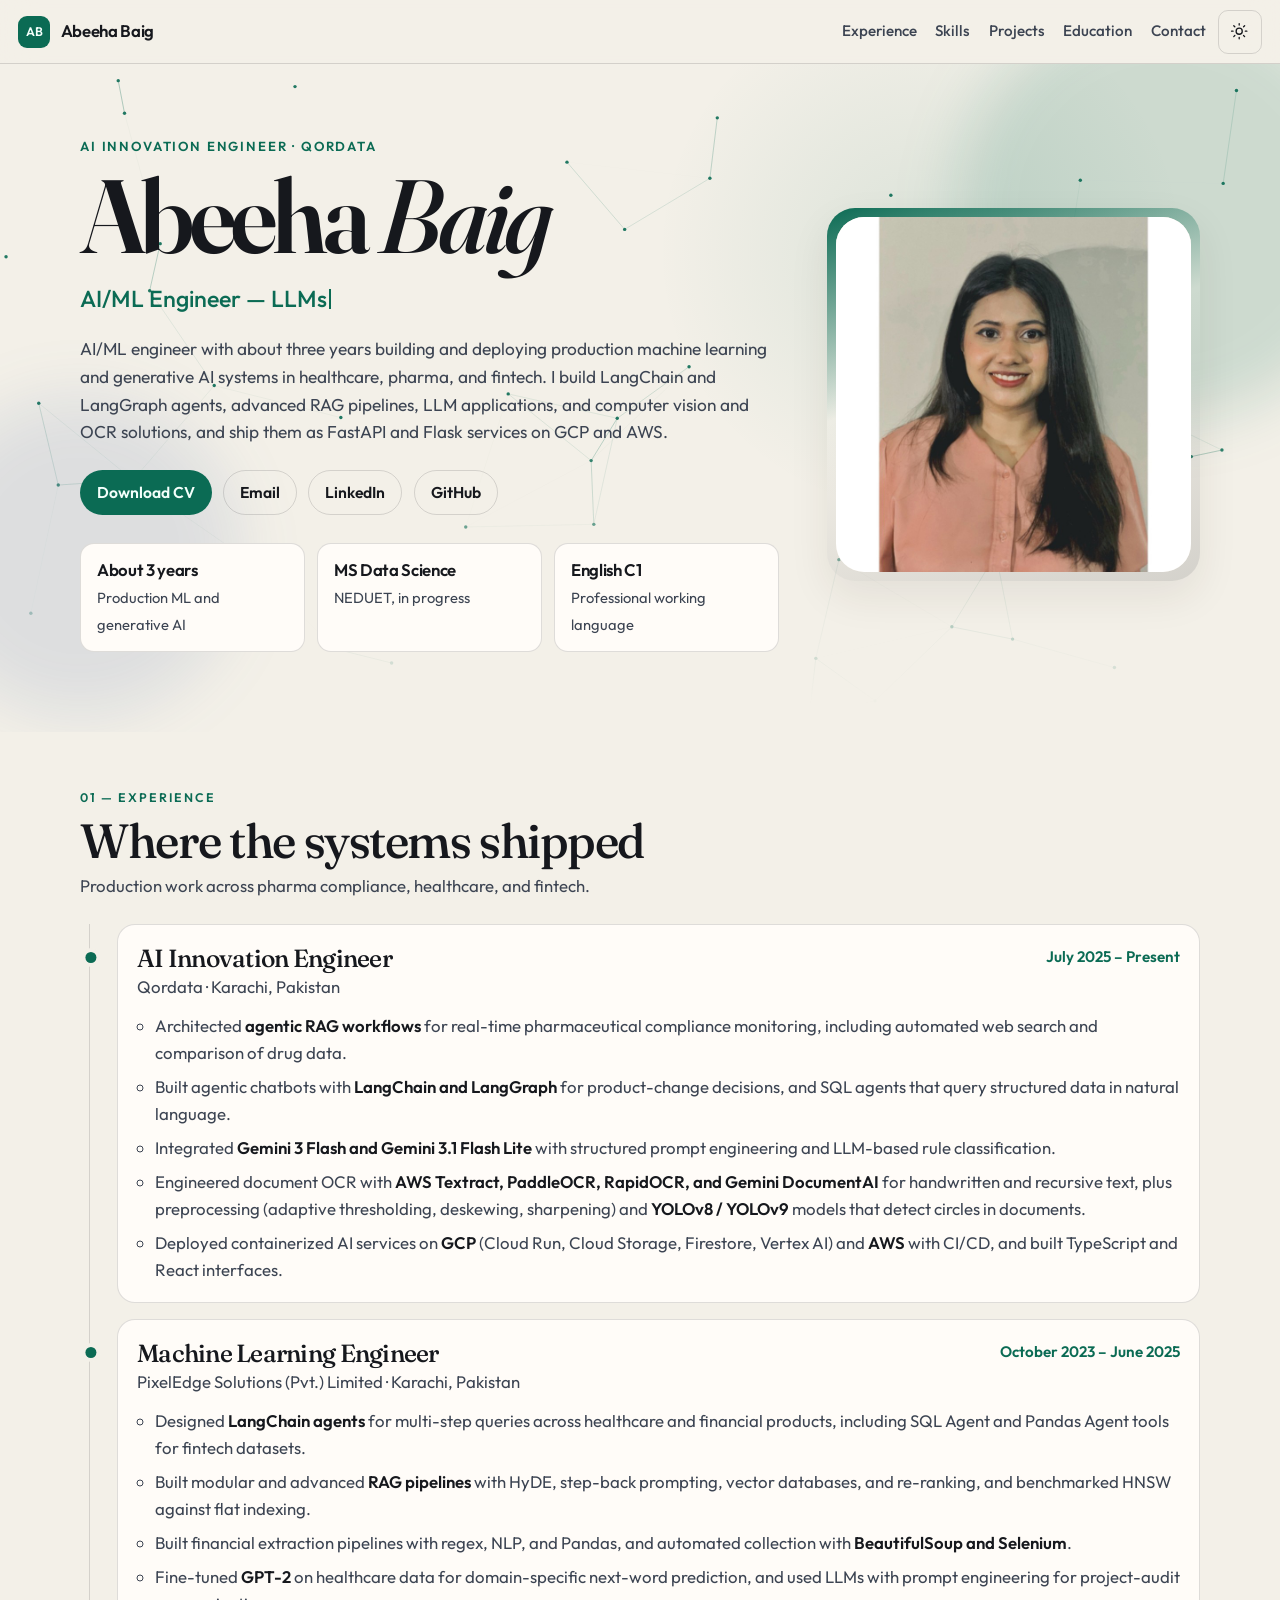
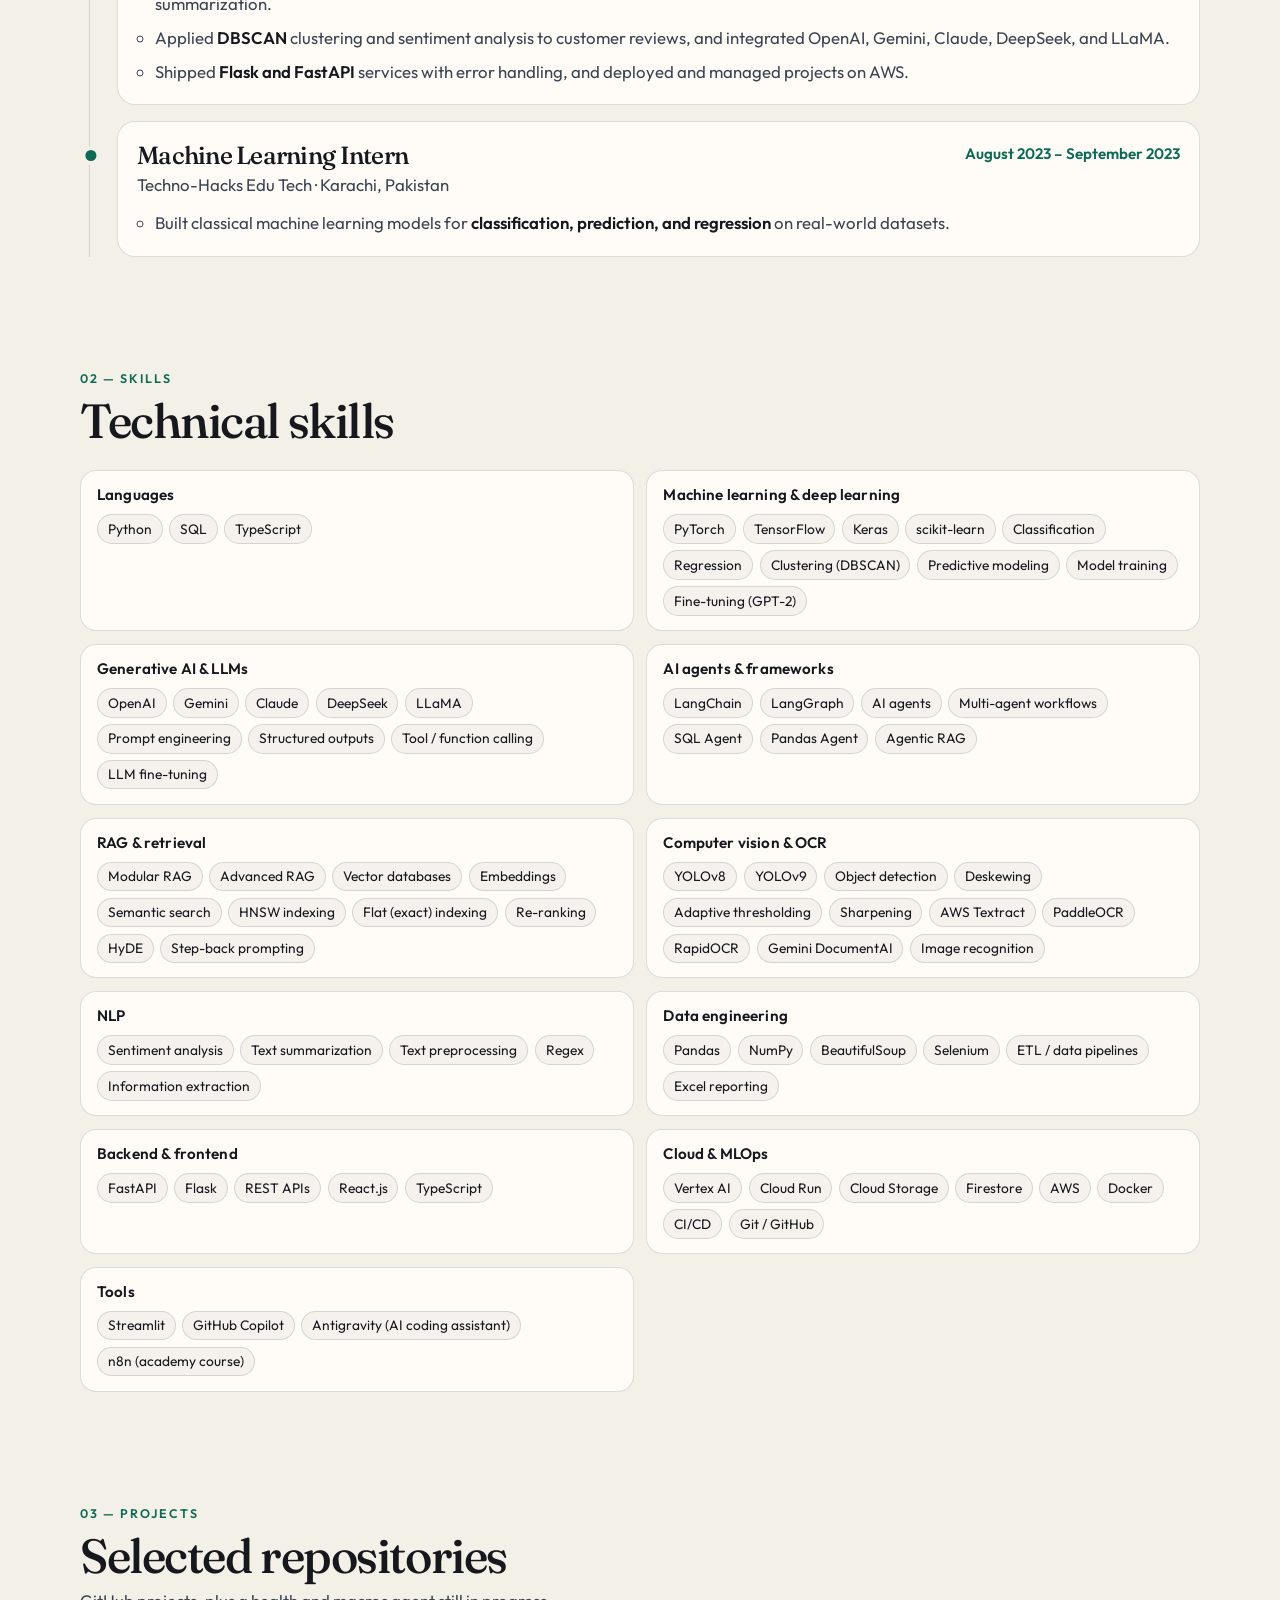
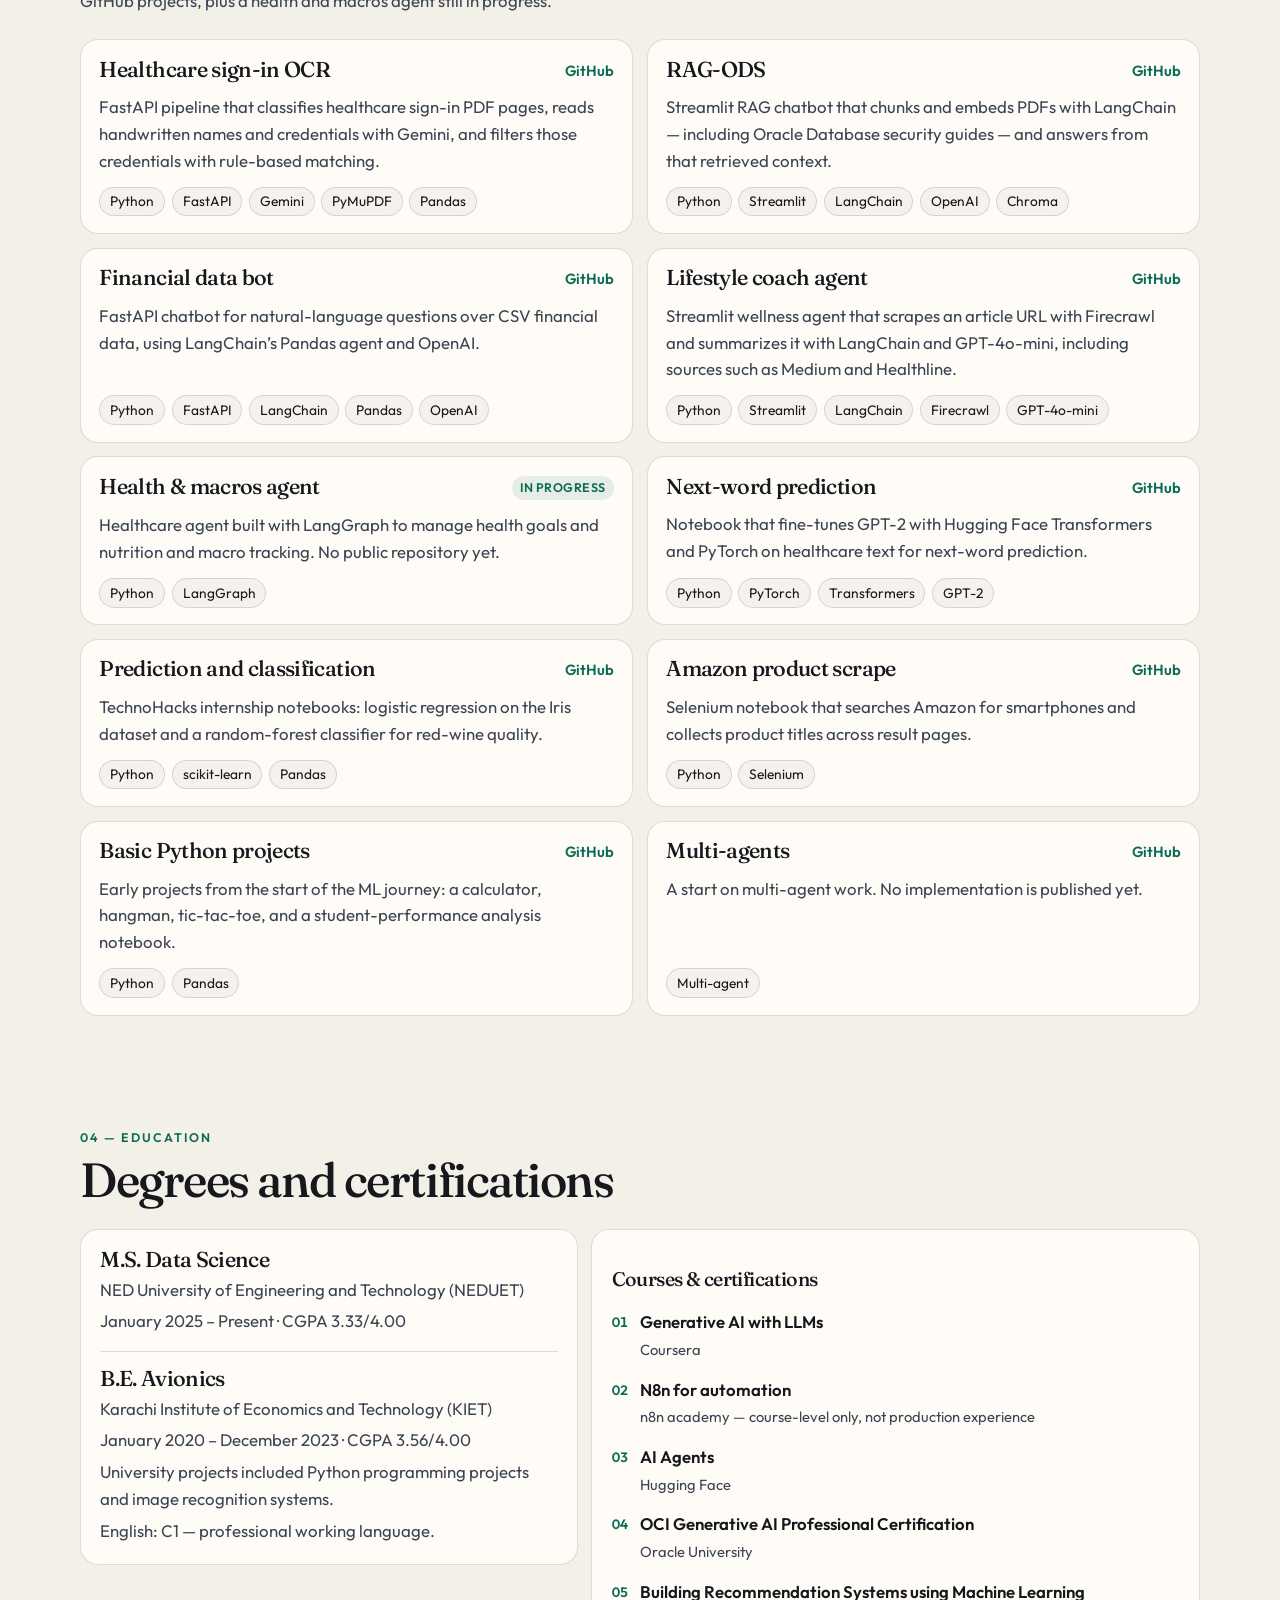
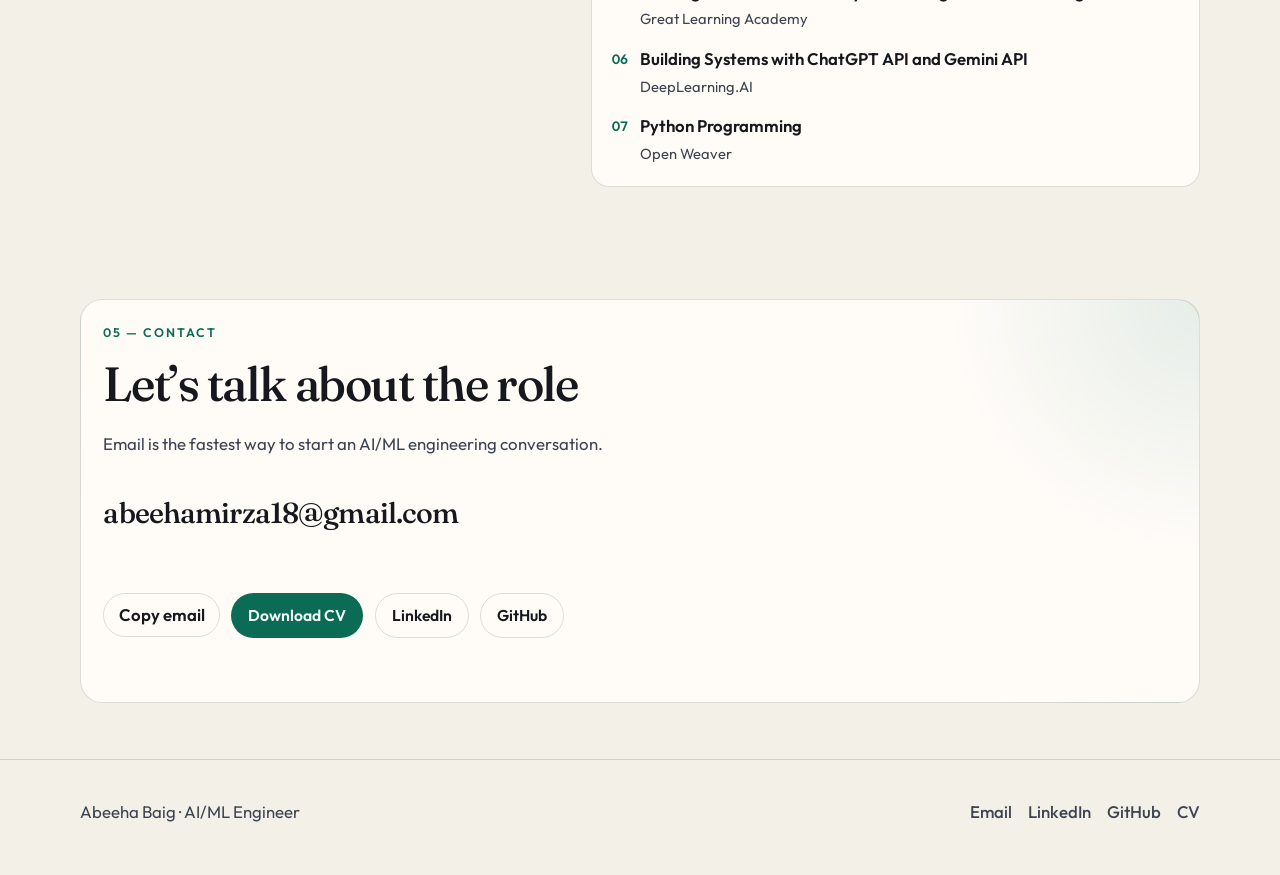
==== commit bbf04dff: "Replace the CV and drop site-construction copy. Use the cleaned resume and rewrite section lines tha" ====
--- a/index.html
+++ b/index.html
@@ -140,7 +140,7 @@
         <div class="section-head reveal">
           <p class="kicker">01 — Experience</p>
           <h2 id="experience-title">Where the systems shipped</h2>
-          <p class="lede">Production work across pharma compliance, healthcare, and fintech. Highlights below follow the CV.</p>
+          <p class="lede">Production work across pharma compliance, healthcare, and fintech.</p>
         </div>
         <ol class="timeline">
           <li class="job reveal">
@@ -196,7 +196,7 @@
       <div class="wrap">
         <div class="section-head reveal">
           <p class="kicker">02 — Skills</p>
-          <h2 id="skills-title">Stack, grouped the way the CV lists it</h2>
+          <h2 id="skills-title">Technical skills</h2>
         </div>
         <div class="skills">
           <article class="skill reveal">
@@ -331,7 +331,6 @@
               <li>Antigravity (AI coding assistant)</li>
               <li>n8n (academy course)</li>
             </ul>
-            <p class="course-note">n8n is listed from the n8n academy course, not as production experience.</p>
           </article>
         </div>
       </div>
@@ -342,7 +341,7 @@
         <div class="section-head reveal">
           <p class="kicker">03 — Projects</p>
           <h2 id="projects-title">Selected repositories</h2>
-          <p class="lede">One-line descriptions follow each public README, plus the health agent that is still in progress and has no repository link yet.</p>
+          <p class="lede">GitHub projects, plus a health and macros agent still in progress.</p>
         </div>
         <div class="projects">
           <article class="project reveal">
@@ -473,7 +472,7 @@
               <h3>Multi-agents</h3>
               <a class="repo-link" href="https://github.com/abeeha-baig/multi-agents" target="_blank" rel="noopener noreferrer" aria-label="Multi-agents on GitHub (opens in a new tab)">GitHub</a>
             </div>
-            <p>Public repository reserved for multi-agent work. The README is a title only, and no implementation is published yet.</p>
+            <p>A start on multi-agent work. No implementation is published yet.</p>
             <ul class="chips">
               <li>Multi-agent</li>
             </ul>
@@ -524,7 +523,7 @@
         <div class="contact-panel reveal">
           <p class="kicker">05 — Contact</p>
           <h2 id="contact-title">Let’s talk about the role</h2>
-          <p class="lede">For AI/ML engineering conversations, the fastest path is email. The CV is the same PDF as the download in the header.</p>
+          <p class="lede">Email is the fastest way to start an AI/ML engineering conversation.</p>
           <p><a class="email-link" href="mailto:abeehamirza18@gmail.com">abeehamirza18@gmail.com</a></p>
           <div class="cta-row">
             <button class="copy-btn" id="copy-email" type="button">Copy email</button>
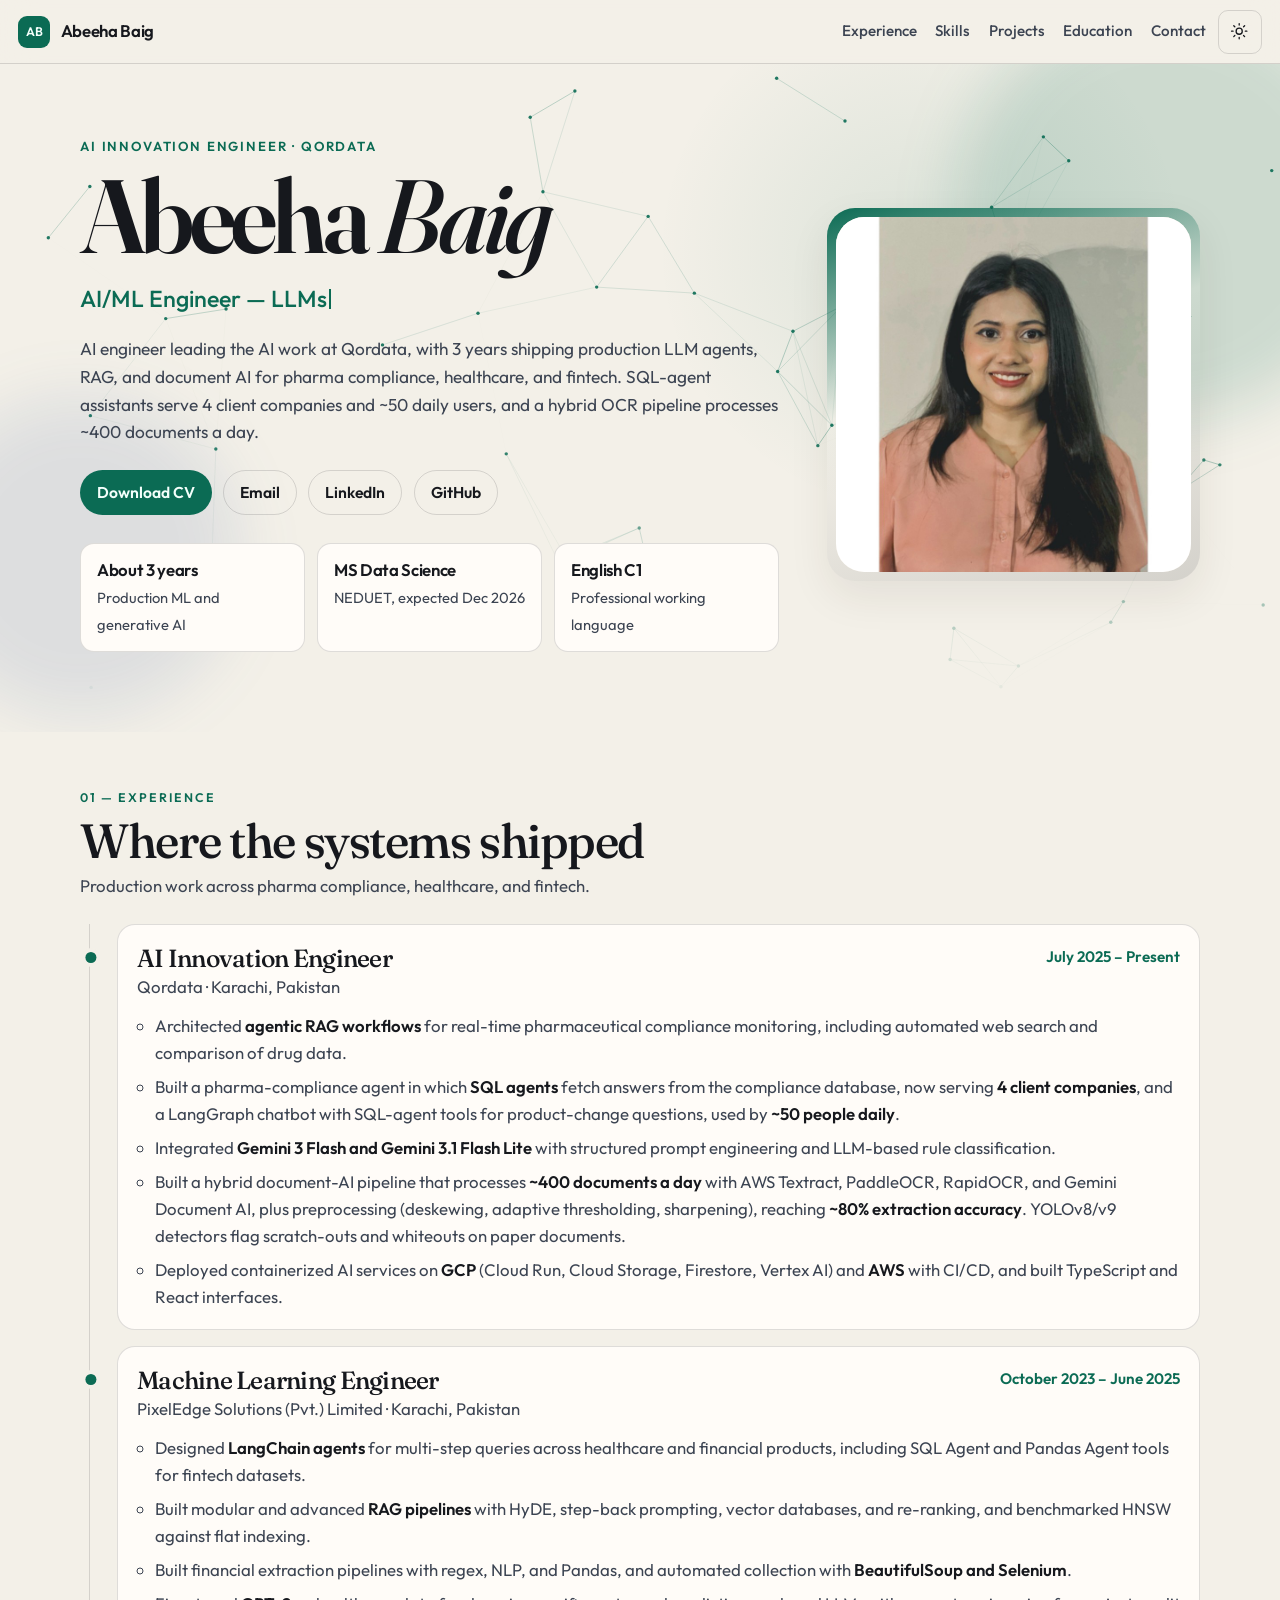
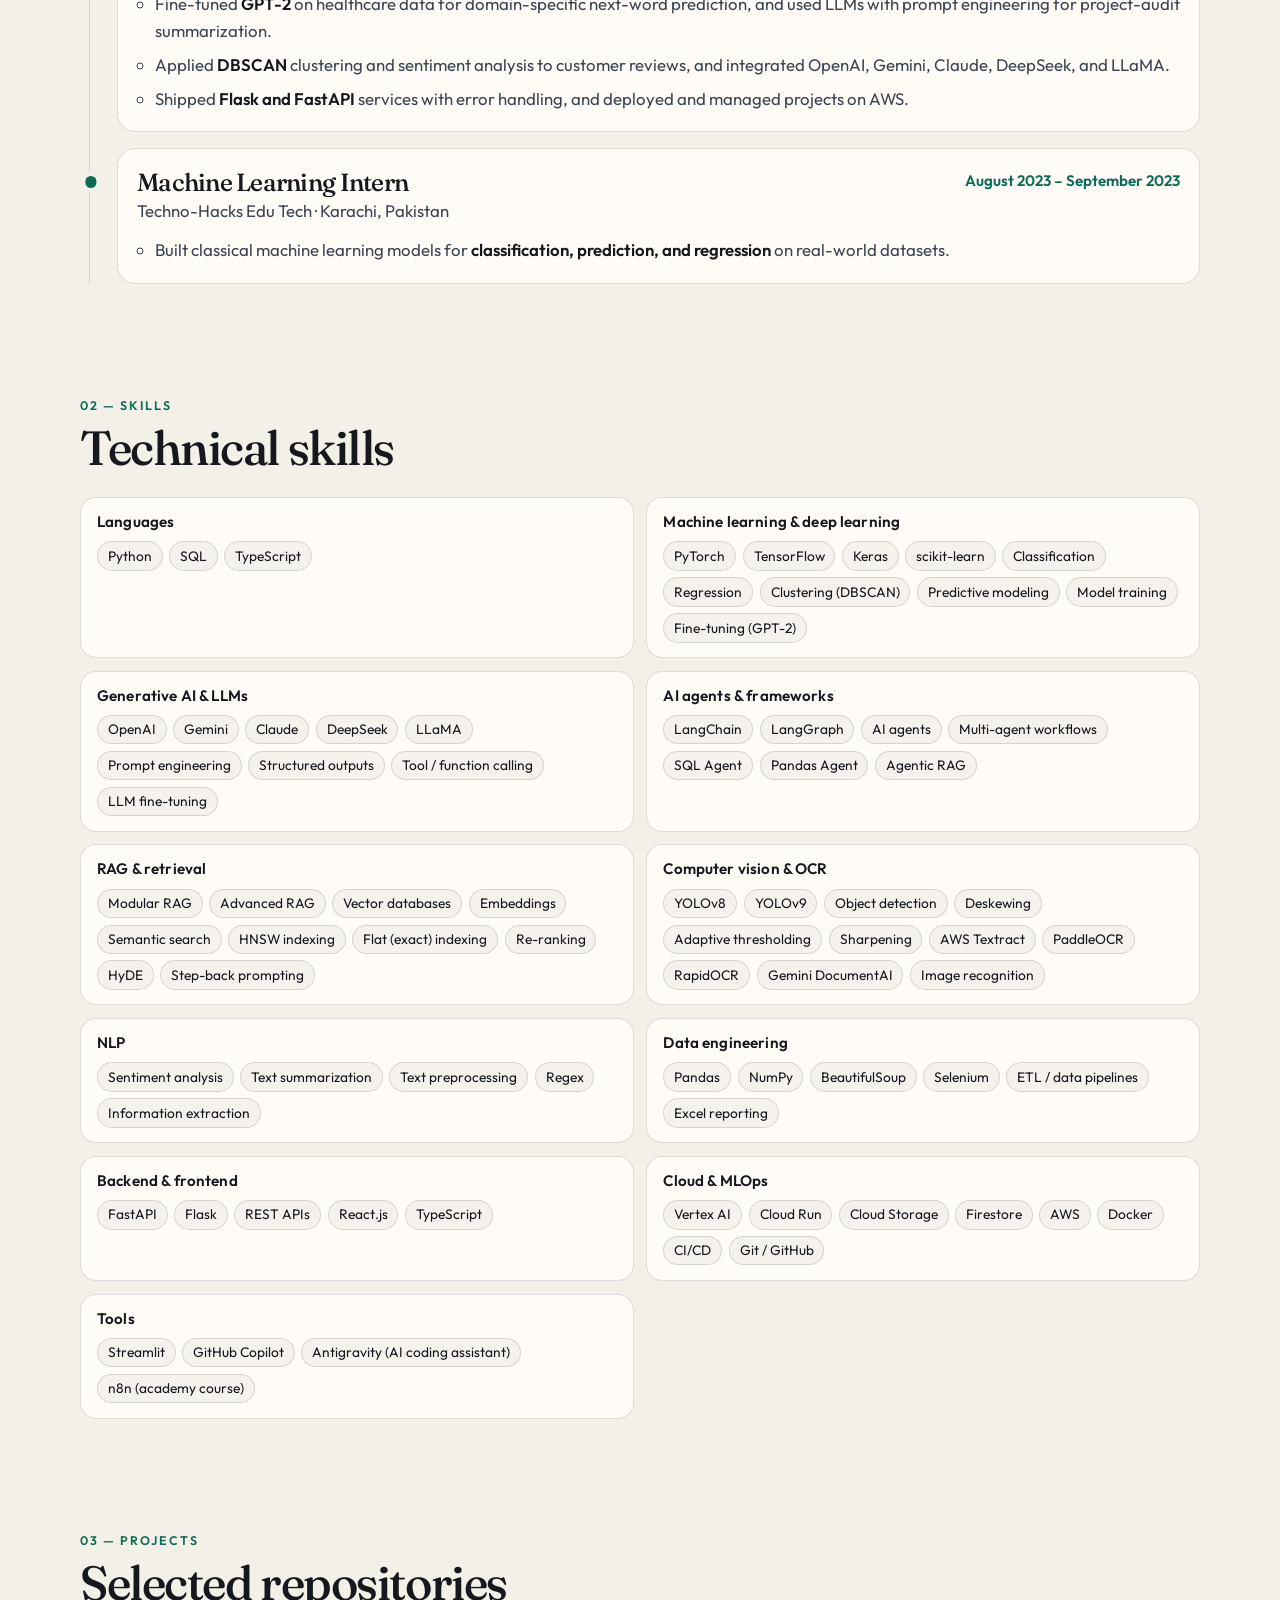
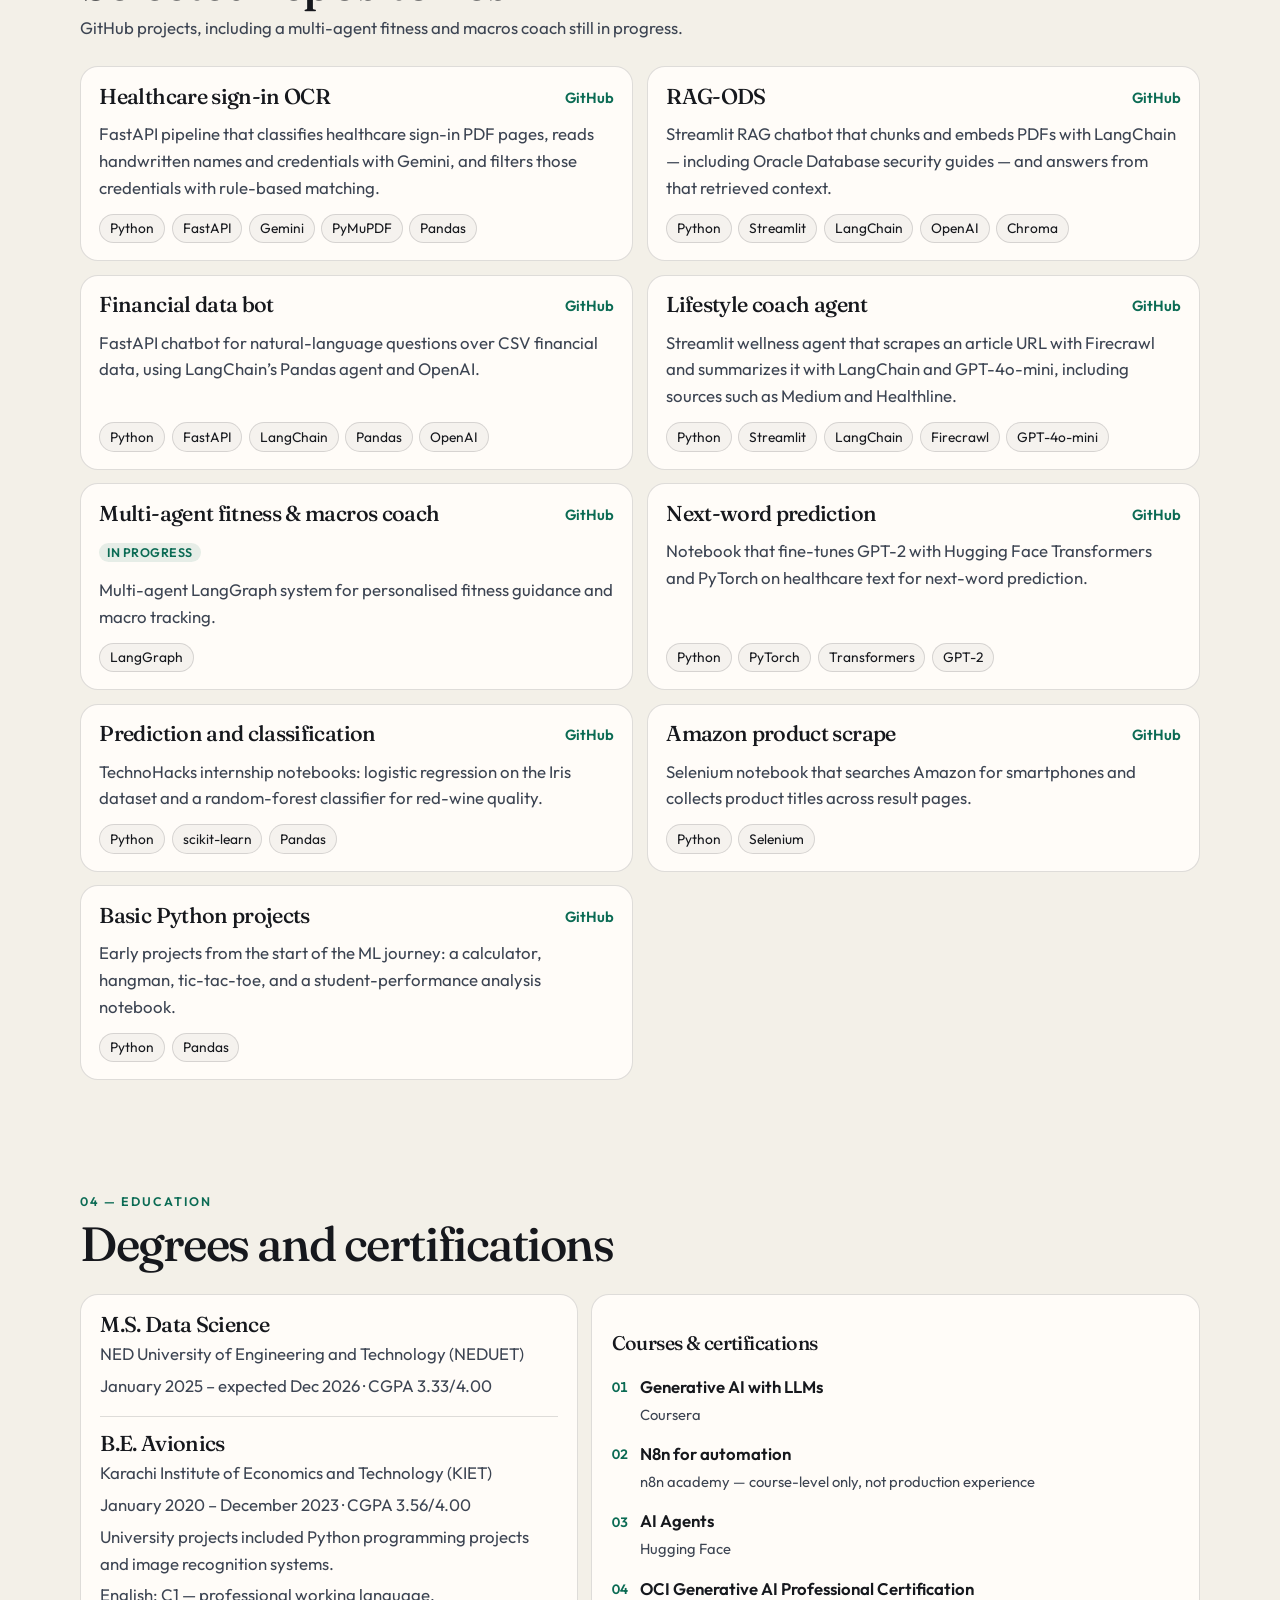
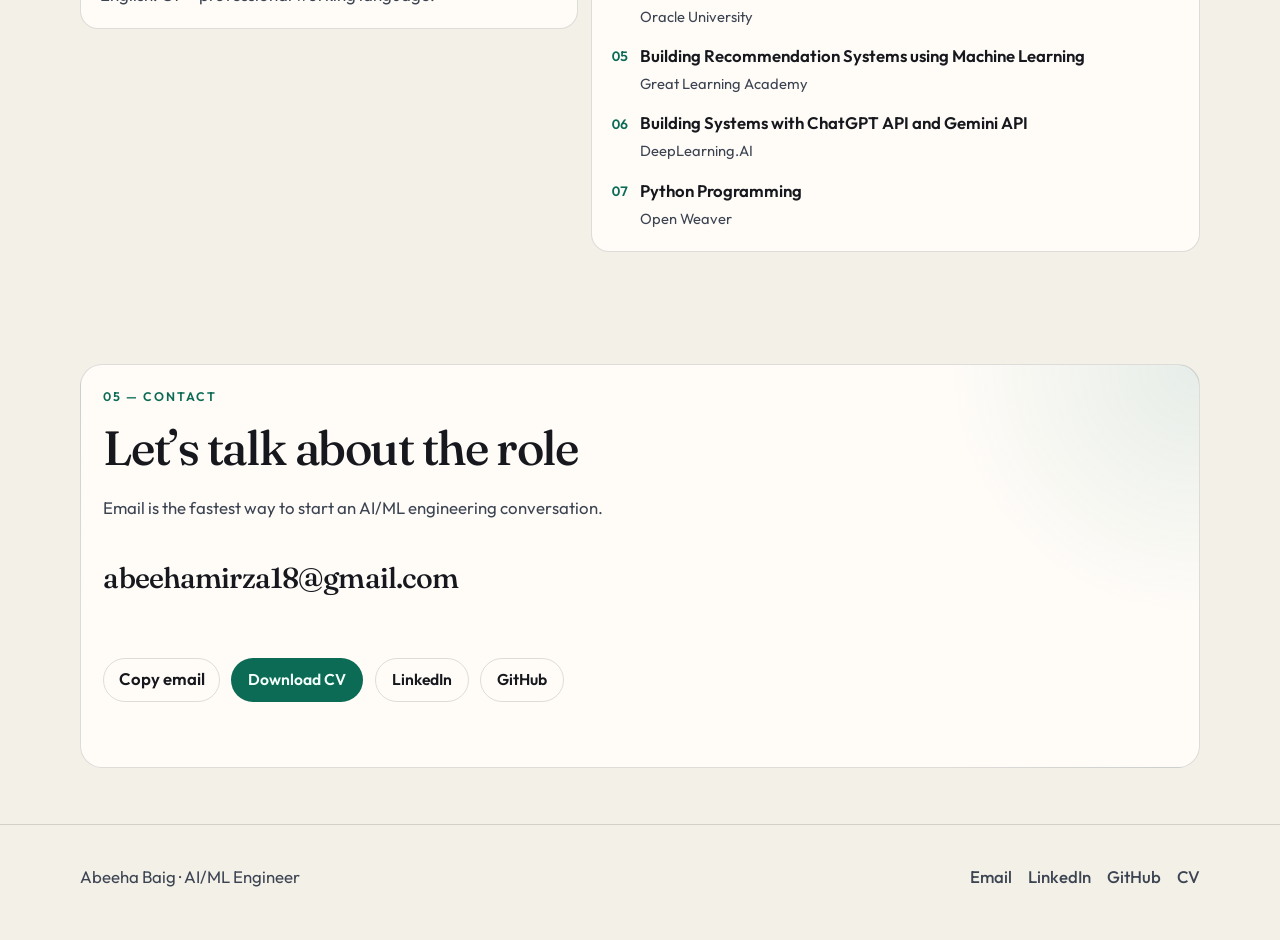
==== commit 9e49e61b: "Update the site and CV with the latest resume facts. Swap in the new resume and add the Qordata lead" ====
--- a/index.html
+++ b/index.html
@@ -119,7 +119,7 @@
             <span class="visually-hidden sr-role">AI/ML Engineer — Generative AI, LLMs, AI Agents, RAG, Computer Vision</span>
             <span class="role-visual" aria-hidden="true">AI/ML Engineer — <span id="typed">Generative AI, LLMs, AI Agents, RAG, Computer Vision</span><span class="caret"></span></span>
           </p>
-          <p class="pitch">AI/ML engineer with about three years building and deploying production machine learning and generative AI systems in healthcare, pharma, and fintech. I build LangChain and LangGraph agents, advanced RAG pipelines, LLM applications, and computer vision and OCR solutions, and ship them as FastAPI and Flask services on GCP and AWS.</p>
+          <p class="pitch">AI engineer leading the AI work at Qordata, with 3 years shipping production LLM agents, RAG, and document AI for pharma compliance, healthcare, and fintech. SQL-agent assistants serve 4 client companies and ~50 daily users, and a hybrid OCR pipeline processes ~400 documents a day.</p>
           <div class="cta-row">
             <a class="btn btn-primary" href="Abeeha_resume.pdf" download="Abeeha_resume.pdf">Download CV</a>
             <a class="btn btn-ghost" href="mailto:abeehamirza18@gmail.com">Email</a>
@@ -128,7 +128,7 @@
           </div>
           <ul class="facts">
             <li><strong>About 3 years</strong><span>Production ML and generative AI</span></li>
-            <li><strong>MS Data Science</strong><span>NEDUET, in progress</span></li>
+            <li><strong>MS Data Science</strong><span>NEDUET, expected Dec 2026</span></li>
             <li><strong>English C1</strong><span>Professional working language</span></li>
           </ul>
         </div>
@@ -153,9 +153,9 @@
             </div>
             <ul>
               <li>Architected <strong>agentic RAG workflows</strong> for real-time pharmaceutical compliance monitoring, including automated web search and comparison of drug data.</li>
-              <li>Built agentic chatbots with <strong>LangChain and LangGraph</strong> for product-change decisions, and SQL agents that query structured data in natural language.</li>
+              <li>Built a pharma-compliance agent in which <strong>SQL agents</strong> fetch answers from the compliance database, now serving <strong>4 client companies</strong>, and a LangGraph chatbot with SQL-agent tools for product-change questions, used by <strong>~50 people daily</strong>.</li>
               <li>Integrated <strong>Gemini 3 Flash and Gemini 3.1 Flash Lite</strong> with structured prompt engineering and LLM-based rule classification.</li>
-              <li>Engineered document OCR with <strong>AWS Textract, PaddleOCR, RapidOCR, and Gemini DocumentAI</strong> for handwritten and recursive text, plus preprocessing (adaptive thresholding, deskewing, sharpening) and <strong>YOLOv8 / YOLOv9</strong> models that detect circles in documents.</li>
+              <li>Built a hybrid document-AI pipeline that processes <strong>~400 documents a day</strong> with AWS Textract, PaddleOCR, RapidOCR, and Gemini Document AI, plus preprocessing (deskewing, adaptive thresholding, sharpening), reaching <strong>~80% extraction accuracy</strong>. YOLOv8/v9 detectors flag scratch-outs and whiteouts on paper documents.</li>
               <li>Deployed containerized AI services on <strong>GCP</strong> (Cloud Run, Cloud Storage, Firestore, Vertex AI) and <strong>AWS</strong> with CI/CD, and built TypeScript and React interfaces.</li>
             </ul>
           </li>
@@ -341,7 +341,7 @@
         <div class="section-head reveal">
           <p class="kicker">03 — Projects</p>
           <h2 id="projects-title">Selected repositories</h2>
-          <p class="lede">GitHub projects, plus a health and macros agent still in progress.</p>
+          <p class="lede">GitHub projects, including a multi-agent fitness and macros coach still in progress.</p>
         </div>
         <div class="projects">
           <article class="project reveal">
@@ -406,12 +406,12 @@
 
           <article class="project reveal">
             <div class="project-top">
-              <h3>Health &amp; macros agent</h3>
-              <span class="status">In progress</span>
-            </div>
-            <p>Healthcare agent built with LangGraph to manage health goals and nutrition and macro tracking. No public repository yet.</p>
-            <ul class="chips">
-              <li>Python</li>
+              <h3>Multi-agent fitness &amp; macros coach</h3>
+              <a class="repo-link" href="https://github.com/abeeha-baig/multi-agents" target="_blank" rel="noopener noreferrer" aria-label="Multi-agent fitness and macros coach on GitHub (opens in a new tab)">GitHub</a>
+            </div>
+            <p><span class="status">In progress</span></p>
+            <p>Multi-agent LangGraph system for personalised fitness guidance and macro tracking.</p>
+            <ul class="chips">
               <li>LangGraph</li>
             </ul>
           </article>
@@ -467,16 +467,6 @@
             </ul>
           </article>
 
-          <article class="project reveal">
-            <div class="project-top">
-              <h3>Multi-agents</h3>
-              <a class="repo-link" href="https://github.com/abeeha-baig/multi-agents" target="_blank" rel="noopener noreferrer" aria-label="Multi-agents on GitHub (opens in a new tab)">GitHub</a>
-            </div>
-            <p>A start on multi-agent work. No implementation is published yet.</p>
-            <ul class="chips">
-              <li>Multi-agent</li>
-            </ul>
-          </article>
         </div>
       </div>
     </section>
@@ -492,7 +482,7 @@
             <article class="degree">
               <h3>M.S. Data Science</h3>
               <p class="meta">NED University of Engineering and Technology (NEDUET)</p>
-              <p class="meta"><time datetime="2025-01">January 2025</time> – Present · CGPA 3.33/4.00</p>
+              <p class="meta"><time datetime="2025-01">January 2025</time> – expected <time datetime="2026-12">Dec 2026</time> · CGPA 3.33/4.00</p>
             </article>
             <article class="degree">
               <h3>B.E. Avionics</h3>
